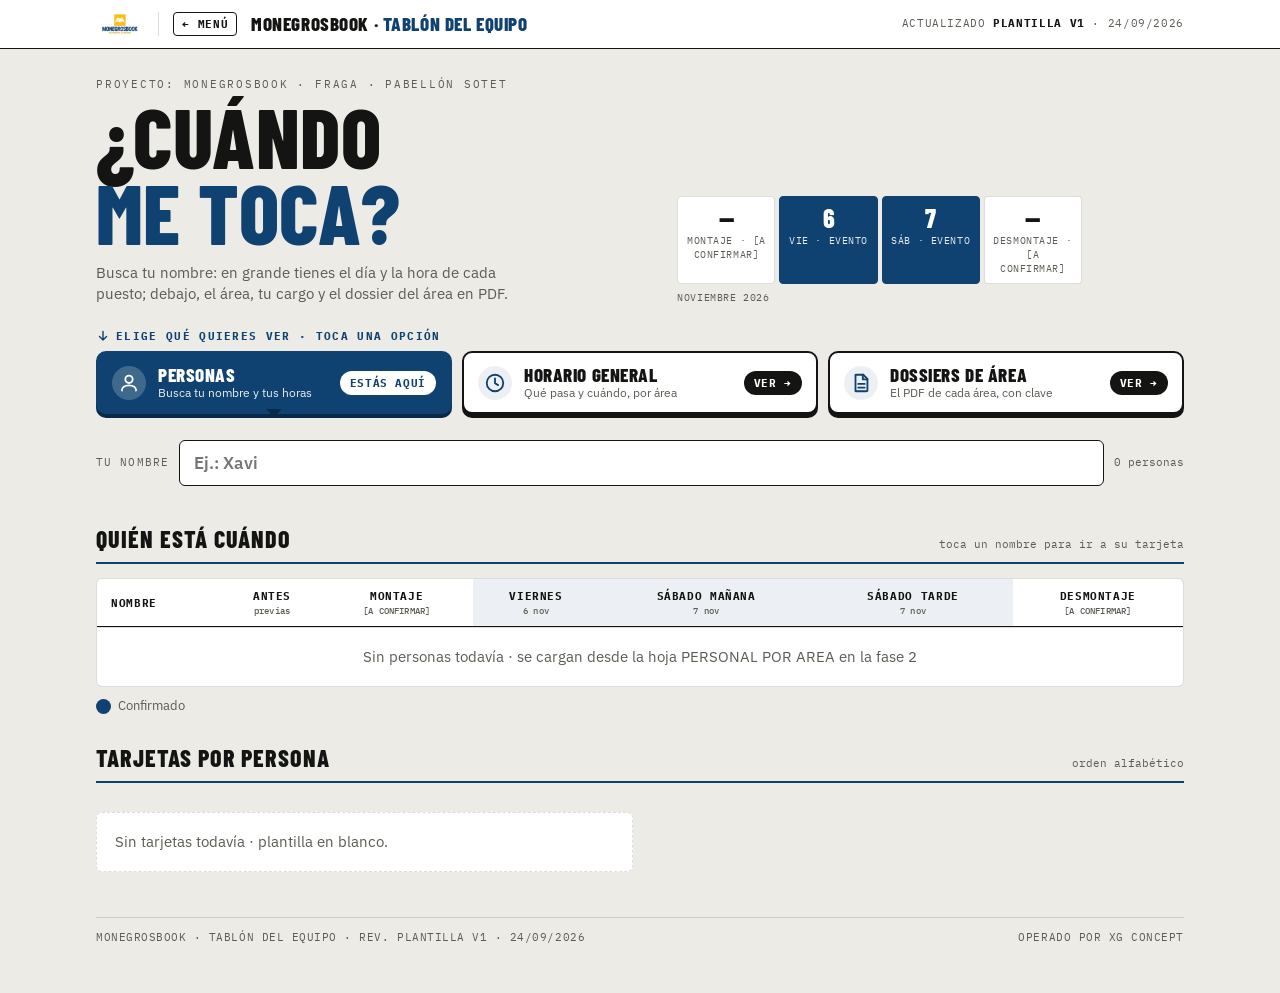
==== cuando-me-toca/index.html @ 6ef38b50 "Tablon Cuando me toca (plantilla v1)" ====
<!doctype html><html><head><meta charset="utf-8"><meta name=viewport content="width=device-width,initial-scale=1,viewport-fit=cover"><style>:root{color-scheme:light;box-sizing:border-box;padding-top:env(safe-area-inset-top,0px);padding-bottom:env(safe-area-inset-bottom,0px)}html{scroll-padding-top:env(safe-area-inset-top,0px)}body{margin:0;padding:0;font:14px -apple-system,BlinkMacSystemFont,sans-serif;background:#faf9f5;color:#141413}img{max-width:100%}[hidden]:not([hidden=until-found i]){display:none!important}</style></head><body>
<title>MonegrosBook · Tablón del equipo</title>
<link rel="preconnect" href="https://fonts.googleapis.com"><link rel="preconnect" href="https://fonts.gstatic.com" crossorigin>
<link rel="stylesheet" href="https://fonts.googleapis.com/css2?family=Barlow+Condensed:wght@600;700;800&family=IBM+Plex+Mono:wght@400;500;700&family=IBM+Plex+Sans:wght@400;600;700&display=swap">
<style>html,body{margin:0}

:root{--ground:#ecebe5;--paper:#ffffff;--panel:#f4f3ee;--ink:#141413;--sub:#5d5b53;--hair:rgba(20,20,19,.14);
--acc:#e8590c;--acc-soft:rgba(232,89,12,.08);--ok:#1a8a4a;--amb:#b35a0c;--amb-soft:#fff4e8;--gold:#b8860b;--day:#141413;--day-ink:#ffffff;--barbg:#efede6;--phase:#fbe3d3;
--ft:"Barlow Condensed","Arial Narrow",Arial,sans-serif;--fm:"IBM Plex Mono",ui-monospace,Consolas,monospace;--fx:"IBM Plex Sans",system-ui,Arial,sans-serif;--logo-filter:none}
@media (prefers-color-scheme:dark){:root:not([data-theme="light"]){color-scheme:dark;--ground:#121211;--paper:#1c1b19;--panel:#252420;--ink:#f1efe8;--sub:#a9a69c;--hair:rgba(241,239,232,.14);
--acc:#ff7a2f;--acc-soft:rgba(255,122,47,.12);--ok:#3ec27a;--amb:#f0a052;--amb-soft:rgba(240,160,82,.12);--gold:#e0b341;--day:#f1efe8;--day-ink:#141413;--barbg:#2c2b27;--phase:#4a2a17;--logo-filter:invert(1) hue-rotate(180deg)}}
:root[data-theme="dark"]{color-scheme:dark;--ground:#121211;--paper:#1c1b19;--panel:#252420;--ink:#f1efe8;--sub:#a9a69c;--hair:rgba(241,239,232,.14);
--acc:#ff7a2f;--acc-soft:rgba(255,122,47,.12);--ok:#3ec27a;--amb:#f0a052;--amb-soft:rgba(240,160,82,.12);--gold:#e0b341;--day:#f1efe8;--day-ink:#141413;--barbg:#2c2b27;--phase:#4a2a17;--logo-filter:invert(1) hue-rotate(180deg)}
*{box-sizing:border-box}
body{background:var(--ground);color:var(--ink);font-family:var(--fx);font-size:15px;line-height:1.45}
a{color:inherit}
.wrap{max-width:1120px;margin:0 auto;padding-inline:16px;padding-block:0 48px}
/* barra */
.bar{position:sticky;top:env(safe-area-inset-top,0px);z-index:5;background:var(--paper);border-bottom:1px solid var(--ink)}
.bar .in{max-width:1120px;margin:0 auto;padding:10px 16px;display:flex;align-items:center;gap:14px}
.bar img{height:26px;width:auto;filter:var(--logo-filter)}
.bar .sep{width:1px;height:24px;background:var(--hair)}
.bar .nm{font-family:var(--ft);font-weight:800;font-size:19px;letter-spacing:.03em;text-transform:uppercase;white-space:nowrap;overflow:hidden;text-overflow:ellipsis}
.bar .nm em{font-style:normal;color:var(--acc)}
.bar .rv{margin-left:auto;font-family:var(--fm);font-size:10.5px;letter-spacing:.06em;text-transform:uppercase;color:var(--sub);white-space:nowrap}
.bar .rv b{color:var(--ink)}
/* cabecera */
.hero{padding:28px 0 18px;display:grid;grid-template-columns:1.1fr 1fr;gap:24px;align-items:end}
.eyebrow{font-family:var(--fm);font-size:11px;letter-spacing:.16em;text-transform:uppercase;color:var(--sub);margin:0 0 6px}
.hero h1{font-family:var(--ft);font-weight:800;text-transform:uppercase;font-size:clamp(44px,8vw,84px);line-height:.9;margin:0;letter-spacing:.005em;text-wrap:balance}
.hero h1 span{color:var(--acc)}
.hero p.lead{margin:12px 0 0;max-width:46ch;color:var(--sub)}
/* tira de días */
.strip{display:grid;grid-template-columns:repeat(5,1fr);gap:4px}
.strip div{background:var(--paper);border:1px solid var(--hair);border-radius:4px;padding:8px 6px;text-align:center}
.strip b{display:block;font-family:var(--ft);font-weight:800;font-size:26px;line-height:1}
.strip span{display:block;font-family:var(--fm);font-size:9.5px;letter-spacing:.06em;text-transform:uppercase;color:var(--sub);margin-top:3px}
.strip .ev{background:var(--acc);border-color:var(--acc);color:#fff}
.strip .ev span{color:#fff;opacity:.9}
.strip-cap{grid-column:1/-1;font-family:var(--fm);font-size:10px;color:var(--sub);letter-spacing:.04em;margin-top:4px}
/* buscador */
.find{position:sticky;top:calc(env(safe-area-inset-top,0px) + 47px);z-index:4;background:var(--ground);padding:10px 0;display:flex;gap:10px;align-items:center;flex-wrap:wrap}
.find label{font-family:var(--fm);font-size:11px;letter-spacing:.1em;text-transform:uppercase;color:var(--sub)}
.find input{flex:1;min-width:0;font:600 17px var(--fx);padding:11px 14px;border:1.5px solid var(--ink);border-radius:6px;background:var(--paper);color:var(--ink)}
.find input:focus{outline:3px solid var(--acc-soft);border-color:var(--acc)}
.find .cnt{font-family:var(--fm);font-size:11px;color:var(--sub);white-space:nowrap}
/* secciones */
section.blk{margin-top:26px}
.sh{display:flex;justify-content:space-between;align-items:baseline;gap:12px;flex-wrap:wrap;border-bottom:2px solid var(--acc);padding-bottom:5px;margin-bottom:14px}
.sh h2{font-family:var(--ft);font-weight:800;font-size:24px;letter-spacing:.04em;text-transform:uppercase;margin:0}
.sh small{font-family:var(--fm);font-size:11px;color:var(--sub)}
/* matriz */
.mxw{overflow-x:auto;background:var(--paper);border:1px solid var(--hair);border-radius:6px}
table.mx{width:100%;border-collapse:separate;border-spacing:0;min-width:540px}
table.mx tbody th,table.mx thead th:first-child{position:sticky;left:0;background:var(--paper);z-index:1}
table.mx thead th{font-family:var(--fm);font-size:10.5px;font-weight:700;letter-spacing:.06em;text-transform:uppercase;padding:10px 6px 8px;border-bottom:1.5px solid var(--ink);text-align:center}
table.mx thead th small{display:block;font-weight:500;color:var(--sub);letter-spacing:.02em;text-transform:none;margin-top:1px}
table.mx thead th:first-child{text-align:left;padding-left:14px}
table.mx tbody th{text-align:left;padding:7px 14px;font-family:var(--ft);font-weight:700;font-size:19px;text-transform:uppercase;letter-spacing:.02em;white-space:nowrap}
table.mx tbody th a{text-decoration:none} table.mx tbody th a:hover{color:var(--acc)}
table.mx td{text-align:center;border-top:1px solid var(--hair)} table.mx tbody th{border-top:1px solid var(--hair)}
table.mx .sab{background:var(--acc-soft)}
.d{display:inline-block;width:15px;height:15px;border-radius:50%;vertical-align:middle}
.d.ok{background:var(--acc)} .d.pd{border:2.2px solid var(--amb)}
.legend{display:flex;gap:18px;flex-wrap:wrap;font-size:13px;color:var(--sub);margin-top:10px}
.legend span{display:inline-flex;gap:7px;align-items:center}
/* tarjetas */
.cards{display:grid;grid-template-columns:repeat(2,minmax(0,1fr));gap:14px;align-items:start}
.card{background:var(--paper);border:1px solid var(--hair);border-radius:6px;overflow:hidden;scroll-margin-top:120px}
.card:target{outline:3px solid var(--acc)}
.card header{display:flex;justify-content:space-between;align-items:center;gap:10px;padding:12px 16px 10px;border-bottom:1px solid var(--hair);border-top:4px solid var(--acc)}
.card h3{margin:0;font-family:var(--ft);font-weight:800;font-size:27px;text-transform:uppercase;letter-spacing:.02em;line-height:1}
.st{font-family:var(--fm);font-size:10px;font-weight:700;letter-spacing:.06em;text-transform:uppercase;border-radius:20px;padding:3px 10px;white-space:nowrap}
.st.ok{color:var(--ok);border:1.4px solid var(--ok)} .st.pend{color:var(--amb);border:1.4px solid var(--amb);background:var(--amb-soft)}
.card ol{list-style:none;margin:0;padding:0 16px}
.shift{display:grid;grid-template-columns:64px minmax(0,1fr);grid-template-areas:"dy tm" "dy wh";column-gap:14px;row-gap:3px;padding:11px 0;border-top:1px solid var(--hair)}
.shift:first-child{border-top:0}
.dy{grid-area:dy;background:var(--day);color:var(--day-ink);border-radius:5px;text-align:center;padding:7px 2px 6px;align-self:start;line-height:1}
.dy b{display:block;font-family:var(--ft);font-weight:800;font-size:21px;text-transform:uppercase}
.dy span{display:block;font-family:var(--fm);font-size:9.5px;margin-top:3px;opacity:.85}
.tm{grid-area:tm}
.time{font-family:var(--ft);font-weight:800;font-size:36px;line-height:.95;letter-spacing:.01em;font-variant-numeric:tabular-nums}
.time.word{font-size:26px;text-transform:uppercase}
.time.tbc{color:var(--sub);font-style:italic}
.wh{grid-area:wh;display:flex;flex-direction:column;gap:2px;min-width:0}
.ar{font-family:var(--fm);font-size:11.5px;font-weight:700;letter-spacing:.03em;text-transform:uppercase}
.cg{font-size:14px;color:var(--sub)}
.note{font-family:var(--fm);font-size:10.5px;color:var(--sub)}
.flag{font-family:var(--fm);font-size:9.5px;font-weight:700;letter-spacing:.05em;text-transform:uppercase;color:var(--amb);border:1px solid var(--amb);border-radius:3px;padding:0 5px;margin-left:4px;white-space:nowrap}
.lk{display:flex;flex-wrap:wrap;gap:5px;margin-top:5px}
.pdf{font-family:var(--fm);font-size:10.5px;font-weight:700;letter-spacing:.04em;text-decoration:none;border:1.3px solid var(--ink);border-radius:4px;padding:3px 7px;display:inline-flex;gap:4px;align-items:center;min-height:26px}
a.pdf:hover,a.pdf:focus-visible{background:var(--acc);border-color:var(--acc);color:#fff;outline:none}
.pdf.off{border-style:dashed;color:var(--sub);border-color:var(--hair)}
.shift.pend .dy{background:transparent;color:var(--amb);outline:1.6px dashed var(--amb);outline-offset:-1.6px}
.shift.pend .time{color:var(--amb)}
.shift.gold .dy{background:var(--gold);color:#fff} .shift.gold .time{color:var(--gold)}
/* áreas */
.areas{list-style:none;margin:0;padding:0;display:grid;grid-template-columns:repeat(auto-fill,minmax(200px,1fr));gap:8px}
.atile{background:var(--paper);border:1px solid var(--hair);border-radius:6px;padding:10px 12px;display:grid;grid-template-columns:auto 1fr;column-gap:10px;row-gap:2px;align-items:baseline}
.ac{font-family:var(--ft);font-weight:800;font-size:22px;color:var(--acc);grid-row:span 2;line-height:1}
.an{font-family:var(--ft);font-weight:700;font-size:17px;text-transform:uppercase;line-height:1.05}
.ap{font-size:12.5px;color:var(--sub)}
.atile .pdf{grid-column:1/-1;justify-self:start;margin-top:6px}
.lockbar{display:flex;justify-content:flex-end;margin:-6px 0 10px}
.groups{display:flex;flex-direction:column;gap:18px}
.grp .gh{display:flex;justify-content:space-between;align-items:flex-end;gap:12px;margin-bottom:8px;padding-left:10px;border-left:4px solid var(--acc)}
.grp h3{margin:0;font-family:var(--ft);font-weight:800;font-size:21px;text-transform:uppercase;letter-spacing:.03em;line-height:1.05}
.grp .gh p{margin:2px 0 0;font-size:13px;color:var(--sub)}
.unl{font:700 11px var(--fm);letter-spacing:.05em;text-transform:uppercase;display:inline-flex;gap:6px;align-items:center;border:1.3px solid var(--ink);background:var(--paper);color:var(--ink);border-radius:4px;padding:6px 10px;cursor:pointer;white-space:nowrap}
.unl:hover,.unl:focus-visible{border-color:var(--acc);color:var(--acc);outline:none}
.grp.open .unl{border-color:var(--ok);color:var(--ok);cursor:default}
button.pdf{background:transparent;color:var(--ink);cursor:pointer;font-family:var(--fm)}
button.pdf:hover,button.pdf:focus-visible{border-color:var(--acc);color:var(--acc);outline:none}
.pdf .go{display:none} .pdf.open .lock{display:none} .pdf.open .go{display:inline}
a.pdf.open{border-color:var(--ok)}
.lock{width:11px;height:11px;flex:none}
[hidden]{display:none!important}
/* diálogo de clave */
.dlg{position:fixed;inset:0;z-index:20;display:grid;place-items:center;padding:16px;background:rgba(10,10,9,.55)}
.dlg .box{width:min(420px,100%);background:var(--paper);color:var(--ink);border-radius:8px;border-top:5px solid var(--acc);padding:20px 20px 18px;box-shadow:0 12px 40px rgba(0,0,0,.35)}
.dlg .k{font:700 11px var(--fm);letter-spacing:.12em;text-transform:uppercase;color:var(--sub);margin:0}
.dlg h4{margin:4px 0 12px;font-family:var(--ft);font-weight:800;font-size:26px;text-transform:uppercase;line-height:1}
.dlg label{font:600 13px var(--fx);display:block;margin-bottom:6px}
.dlg input{width:100%;font:600 18px var(--fm);letter-spacing:.06em;padding:11px 12px;border:1.5px solid var(--ink);border-radius:6px;background:var(--paper);color:var(--ink);text-transform:uppercase}
.dlg input:focus{outline:3px solid var(--acc-soft);border-color:var(--acc)}
.dlg .err{color:#d7263d;font-size:13px;margin:8px 0 0;min-height:18px}
.dlg .row{display:flex;gap:8px;justify-content:flex-end;margin-top:12px}
.dlg .row button{font:700 12px var(--fm);letter-spacing:.06em;text-transform:uppercase;padding:10px 14px;border-radius:5px;cursor:pointer;border:1.3px solid var(--ink);background:var(--paper);color:var(--ink)}
.dlg .row button.pri{background:var(--acc);border-color:var(--acc);color:#fff}
.dlg .list{display:flex;flex-direction:column;gap:6px;margin-top:4px}
.dlg .list a{display:flex;justify-content:space-between;gap:10px;text-decoration:none;border:1.3px solid var(--hair);border-radius:6px;padding:10px 12px;font:600 14px var(--fx)}
.dlg .list a:hover{border-color:var(--acc);color:var(--acc)}
.dlg .list b{font-family:var(--fm);color:var(--acc)}
.dlg .hint{font-size:12px;color:var(--sub);margin:10px 0 0}
/* vacantes */
.vw2{overflow-x:auto;background:var(--paper);border:1px solid var(--hair);border-radius:6px}
table.vac{width:100%;border-collapse:collapse;font-size:13.5px;min-width:560px}
table.vac th{font-family:var(--fm);font-size:10px;letter-spacing:.08em;text-transform:uppercase;color:var(--sub);text-align:left;padding:9px 12px;border-bottom:1.5px solid var(--ink)}
table.vac td{padding:8px 12px;border-top:1px solid var(--hair);vertical-align:middle}
.va{font-family:var(--fm);font-weight:700;font-size:11.5px;text-transform:uppercase;white-space:nowrap}
.vw{font-family:var(--fm);font-size:11.5px;white-space:nowrap}
.vn{font-family:var(--ft);font-weight:800;font-size:24px;color:var(--amb);text-align:center}
.foot{margin-top:30px;padding-top:12px;border-top:1px solid var(--hair);display:flex;justify-content:space-between;gap:12px;flex-wrap:wrap;font-family:var(--fm);font-size:10.5px;letter-spacing:.05em;text-transform:uppercase;color:var(--sub)}
.empty{padding:18px;background:var(--paper);border:1px dashed var(--hair);border-radius:6px;color:var(--sub)}
@media (max-width:820px){.hero{grid-template-columns:1fr;gap:18px} .cards{grid-template-columns:1fr}}
@media (max-width:480px){.bar .sep{display:none} .bar img{height:20px} .bar .nm{font-size:15px} .bar .rv{font-size:9.5px} .bar .rv span{display:none} table.mx tbody th{font-size:15px;padding:7px 10px} table.mx thead th{font-size:9.5px;padding:8px 3px} .time{font-size:31px} .time.word{font-size:22px} .card h3{font-size:23px} .strip b{font-size:21px}}
@media (prefers-reduced-motion:no-preference){html{scroll-behavior:smooth}}

/* ---- v1 · 24/09/2026 · pestañas + horario general (portado del tablón BeOFF v1.8) ---- */
/* pestañas */
.panel .blk{scroll-margin-top:64px}
.tabs-k{display:flex;align-items:center;gap:6px;margin:6px 0 8px;font:700 11px var(--fm);letter-spacing:.12em;text-transform:uppercase;color:var(--acc)}
.tabs-k svg{width:14px;height:14px;fill:none;stroke:currentColor;stroke-width:2.4;stroke-linecap:round;stroke-linejoin:round}
.tabs{display:grid;grid-template-columns:repeat(3,minmax(0,1fr));gap:10px;margin:0 0 16px}
.tab{position:relative;display:flex;align-items:center;gap:12px;text-align:left;padding:12px 14px;background:var(--paper);color:var(--ink);border:2px solid var(--ink);border-radius:10px;box-shadow:0 4px 0 var(--ink);cursor:pointer;font-family:var(--fx);transition:transform .12s,box-shadow .12s,border-color .12s,background .12s}
.tab .ti{flex:none;width:34px;height:34px;padding:6px;border-radius:50%;background:var(--acc-soft);fill:none;stroke:var(--acc);stroke-width:2;stroke-linecap:round;stroke-linejoin:round}
.tab .tt{flex:1;min-width:0;display:flex;flex-direction:column;gap:1px}
.tab .tt b{font:800 19px var(--ft);letter-spacing:.03em;text-transform:uppercase;line-height:1}
.tab .tt small{font-size:12px;color:var(--sub);line-height:1.25}
.tab .tgo{flex:none;font:700 10.5px var(--fm);letter-spacing:.06em;text-transform:uppercase;border-radius:20px;padding:5px 10px;white-space:nowrap;background:var(--ink);color:var(--paper)}
.tab .tgo i{font-style:normal}
.tab .t-on{display:none}
.tab:hover{border-color:var(--acc);box-shadow:0 4px 0 var(--acc);transform:translateY(-2px)}
.tab:hover .tgo{background:var(--acc);color:#fff}
.tab:active{transform:translateY(3px);box-shadow:0 1px 0 var(--ink)}
.tab.on{background:var(--acc);border-color:var(--acc);color:#fff;box-shadow:0 4px 0 #9a3a07;cursor:default;transform:none}
.tab.on .ti{background:rgba(255,255,255,.2);stroke:#fff}
.tab.on .tt small{color:rgba(255,255,255,.9)}
.tab.on .tgo{background:#fff;color:var(--acc)}
.tab.on .t-on{display:inline} .tab.on .t-off{display:none}
.tab.on::after{content:"";position:absolute;left:50%;bottom:-13px;transform:translateX(-50%);border:8px solid transparent;border-top-color:#9a3a07}
.tab:focus-visible{outline:3px solid var(--acc);outline-offset:3px}
@media (prefers-reduced-motion:no-preference){.tab:not(.on) .tgo{animation:tgo 1.6s ease-in-out 3}}
@keyframes tgo{0%,100%{transform:none}50%{transform:translateX(4px)}}
@media (max-width:760px){.tabs{grid-template-columns:1fr;gap:8px} .tab{padding:10px 12px} .tab.on::after{display:none}}
/* horario */
.daytabs{display:grid;grid-template-columns:repeat(3,1fr);gap:6px;margin-bottom:12px}
.dt{border:1.5px solid var(--hair);background:var(--paper);color:var(--ink);border-radius:6px;padding:8px 6px;cursor:pointer;text-align:center}
.dt b{display:block;font:800 22px var(--ft);text-transform:uppercase;line-height:1}
.dt span{display:block;font:500 10px var(--fm);letter-spacing:.05em;text-transform:uppercase;color:var(--sub);margin-top:3px}
.dt.on{background:var(--acc);border-color:var(--acc);color:#fff} .dt.on span{color:#fff}
.nowbox{background:var(--ink);color:var(--paper);border-radius:6px;padding:10px 14px;margin-bottom:12px;display:grid;gap:4px}
.nowbox .nk{font:700 10px var(--fm);letter-spacing:.12em;text-transform:uppercase;color:#ff7a2f}
.nowbox .ni{font-size:13.5px} .nowbox .ni b{font-family:var(--fm)}
.filt{display:flex;flex-direction:column;gap:8px;margin-bottom:12px}
.frow{display:flex;gap:10px;align-items:flex-start}
.flab{flex:none;width:112px;font:700 10px var(--fm);letter-spacing:.08em;text-transform:uppercase;color:var(--sub);padding-top:7px}
.chips{display:flex;flex-wrap:wrap;gap:5px}
.fc{font:700 11px var(--fm);letter-spacing:.03em;border:1.3px solid var(--hair);background:var(--paper);color:var(--ink);border-radius:20px;padding:5px 11px;cursor:pointer;white-space:nowrap}
.fc.on{background:var(--ink);border-color:var(--ink);color:var(--paper)}
.fc.all.on{background:var(--acc);border-color:var(--acc);color:#fff}
.frow.mode{align-items:center;justify-content:space-between} .frow.mode .flab{width:auto;padding:0}
.seg{display:inline-flex;border:1.3px solid var(--ink);border-radius:6px;overflow:hidden}
.seg button{font:700 11px var(--fm);letter-spacing:.05em;text-transform:uppercase;padding:7px 12px;border:0;background:var(--paper);color:var(--ink);cursor:pointer}
.seg button.on{background:var(--ink);color:var(--paper)}
.tl{overflow-x:auto;background:var(--paper);border:1px solid var(--hair);border-radius:6px;-webkit-overflow-scrolling:touch}
.tl-in{position:relative}
.tl-head{display:flex;height:58px;border-bottom:1.5px solid var(--ink)}
.tl-corner{position:sticky;left:0;z-index:4;flex:none;background:var(--paper);border-right:1px solid var(--hair);font:700 10px var(--fm);letter-spacing:.08em;text-transform:uppercase;color:var(--sub);padding:8px}
.tl-hours{position:relative;flex:none}
.tl-h{position:absolute;top:6px;transform:translateX(-50%);font:700 11px var(--fm);color:var(--ink)} .tl-h:first-child{transform:none;margin-left:4px}
.gb.sm{padding:0 4px;text-align:center;font:700 10.5px var(--fm)}
.tl-hl{position:absolute;transform:translateX(-50%);font:700 9px var(--fm);letter-spacing:.03em;background:var(--ink);color:var(--paper);padding:1px 6px;border-radius:3px;white-space:nowrap}
.tl-grp{height:26px;border-top:1px solid var(--hair);background:var(--panel)}
.tl-grp span{position:sticky;left:0;display:inline-block;padding:6px 8px;font:700 10px var(--fm);letter-spacing:.08em;text-transform:uppercase;color:var(--acc)}
.tl-row{display:flex;border-top:1px solid var(--hair)}
.tl-lab{position:sticky;left:0;z-index:3;flex:none;background:var(--paper);border-right:1px solid var(--hair);padding:5px 8px;display:flex;gap:6px;align-items:baseline;line-height:1.1}
.tl-lab b{font:800 15px var(--ft);color:var(--acc)} .tl-lab span{font:700 13px var(--ft);text-transform:uppercase}
.tl-track{position:relative;flex:none}
.gb{position:absolute;height:24px;border:0;border-left:3px solid var(--acc);border-radius:4px;background:var(--barbg);color:var(--ink);font:600 11.5px var(--fx);text-align:left;padding:0 6px;white-space:nowrap;overflow:hidden;text-overflow:ellipsis;cursor:pointer;z-index:2}
.gb:hover,.gb:focus-visible{outline:2px solid var(--ink);outline-offset:0}
.gb.k-phase{background:var(--phase);}
.gb.k-race{background:var(--acc);color:#fff;border-left-color:var(--ink);font-weight:700}
.gb.k-show{background:var(--gold);color:#fff;border-left-color:var(--ink);font-weight:700}
.gb.fix{box-shadow:inset 0 0 0 1.5px var(--amb);}
.tl-ov{position:absolute;top:0;bottom:0;pointer-events:none}
.tl-hit{position:absolute;top:0;bottom:0;border-left:1.5px dashed var(--ink);opacity:.4;z-index:1;pointer-events:none}
.tl-now{position:absolute;top:0;bottom:0;border-left:2px solid #d7263d;z-index:3;pointer-events:none}
.tl-nowl{position:absolute;bottom:2px;transform:translateX(-50%);font:700 9px var(--fm);color:#fff;background:#d7263d;padding:1px 5px;border-radius:3px;white-space:nowrap;z-index:2}
.tl-leg{display:flex;flex-wrap:wrap;gap:14px;font-size:12.5px;color:var(--sub);margin-top:10px}
.tl-leg span{display:inline-flex;gap:6px;align-items:center}
.lg{display:inline-block;width:22px;height:12px;border-radius:3px;background:var(--barbg);border-left:3px solid var(--acc)}
.lg.phase{background:var(--phase)} .lg.race{background:var(--acc);border-left-color:var(--ink)} .lg.show{background:var(--gold);border-left-color:var(--ink)}
.lg.fix{box-shadow:inset 0 0 0 1.5px var(--amb)} .lg.hit{width:0;height:14px;border-left:1.5px dashed var(--ink);background:none;border-radius:0}
.src{font-size:12px;color:var(--sub);margin:6px 0 0}
.hlist{background:var(--paper);border:1px solid var(--hair);border-radius:6px}
.lh{font:800 18px var(--ft);padding:8px 14px 4px;border-top:1px solid var(--hair);color:var(--acc)} .lh:first-child{border-top:0}
.li{display:grid;grid-template-columns:96px 48px 1fr;gap:10px;padding:8px 14px;border-top:1px solid var(--hair);cursor:pointer;align-items:baseline}
.li:hover{background:var(--panel)}
.li .tt{font:700 13px var(--fm)} .li .cd{font:800 15px var(--ft);color:var(--acc)}
.li .tx{font-size:13.5px;line-height:1.35} .li .tx small{display:block;color:var(--sub);font-size:12px}
.li.k-race .tx,.li.k-show .tx{font-weight:700} .li.fix .tt{color:var(--amb)}
.det .big{font:800 34px var(--ft);line-height:1;margin:2px 0 8px}
.det dl{display:grid;grid-template-columns:auto 1fr;gap:4px 10px;font-size:13.5px;margin:8px 0} .det dt{font:700 10px var(--fm);letter-spacing:.06em;text-transform:uppercase;color:var(--sub);padding-top:3px} .det dd{margin:0}
.det .nt{background:var(--amb-soft);border-left:3px solid var(--amb);padding:7px 10px;font-size:12.5px;margin:8px 0}
@media (max-width:600px){.frow{flex-direction:column;gap:4px} .flab{width:auto;padding:0} .frow.mode{flex-direction:row} .li{grid-template-columns:82px 40px 1fr;padding:8px 10px} .chips{flex-wrap:nowrap;overflow-x:auto;max-width:100%;padding-bottom:4px;scrollbar-width:none;-webkit-overflow-scrolling:touch} .chips::-webkit-scrollbar{display:none} .frow{min-width:0}}
/* ---- MARCA MONEGROSBOOK (23/09/2026): acento de marca. Amarillo como acento sobre oscuro; azul MB como acento de texto sobre blanco. ---- */
:root{--acc:#0F4270;--acc-soft:rgba(15,66,112,.08);--amarillo:#FABD12;--azul-mb:#0F4270;--terracota:#BF5A33;--logo-filter:none}
@media (prefers-color-scheme:dark){:root:not([data-theme="light"]){--acc:#FABD12;--acc-soft:rgba(250,189,18,.12);--logo-filter:none}}
:root[data-theme="dark"]{--acc:#FABD12;--acc-soft:rgba(250,189,18,.12);--logo-filter:none}
.bar img{background:#fff;border-radius:6px;padding:3px 6px}

/* MB · pestañas y horario sobre la marca (24/09/2026) */
:root{--acc-deep:#082a4a;--phase:#fdeeb8}
.tab.on{box-shadow:0 4px 0 var(--acc-deep)} .tab.on::after{border-top-color:var(--acc-deep)}
.nowbox .nk{color:var(--amarillo)}
.tl-leg .lg.show,.gb.k-show{background:var(--terracota)}
@media (prefers-color-scheme:dark){:root:not([data-theme="light"]){--acc-deep:#a57c05;--phase:#4a3a0c}
 :root:not([data-theme="light"]) .tab.on,:root:not([data-theme="light"]) .dt.on,:root:not([data-theme="light"]) .fc.all.on,:root:not([data-theme="light"]) .gb.k-race,:root:not([data-theme="light"]) .strip .ev,:root:not([data-theme="light"]) .dlg .row button.pri{color:#141413}
 :root:not([data-theme="light"]) .tab.on .tt small,:root:not([data-theme="light"]) .dt.on span,:root:not([data-theme="light"]) .strip .ev span{color:rgba(20,20,19,.8)}
 :root:not([data-theme="light"]) .tab.on .ti{stroke:#141413;background:rgba(20,20,19,.12)}
 :root:not([data-theme="light"]) .tab.on .tgo{background:#141413;color:var(--acc)}}
:root[data-theme="dark"]{--acc-deep:#a57c05;--phase:#4a3a0c}
:root[data-theme="dark"] .tab.on,:root[data-theme="dark"] .dt.on,:root[data-theme="dark"] .fc.all.on,:root[data-theme="dark"] .gb.k-race,:root[data-theme="dark"] .strip .ev,:root[data-theme="dark"] .dlg .row button.pri{color:#141413}
:root[data-theme="dark"] .tab.on .tt small,:root[data-theme="dark"] .dt.on span,:root[data-theme="dark"] .strip .ev span{color:rgba(20,20,19,.8)}
:root[data-theme="dark"] .tab.on .ti{stroke:#141413;background:rgba(20,20,19,.12)}
:root[data-theme="dark"] .tab.on .tgo{background:#141413;color:var(--acc)}
@media print{.tabs,.tabs-k,.find,.lockbar{display:none!important} .panel[data-panel="areas"][hidden]{display:block!important} .panel[data-panel="horario"]{display:none!important}}
</style>
<div class="bar"><div class="in"><img src="[data-uri]" alt="MonegrosBook"><span class="sep"></span><a href="../" style="font:700 11px var(--fm);letter-spacing:.06em;text-transform:uppercase;text-decoration:none;border:1.3px solid var(--ink);border-radius:4px;padding:4px 8px;white-space:nowrap">← Menú</a><span class="nm">MonegrosBook · <em>Tablón del equipo</em></span><span class="rv"><span>Actualizado </span><b>plantilla v1</b> · 24/09/2026</span></div></div>
<main class="wrap">
 <div class="hero">
  <div>
   <p class="eyebrow">Proyecto: MonegrosBook · Fraga · Pabellón Sotet</p>
   <h1>¿Cuándo <span>me toca?</span></h1>
   <p class="lead">Busca tu nombre: en grande tienes el día y la hora de cada puesto; debajo, el área, tu cargo y el dossier del área en PDF.</p>
  </div>
  <div class="strip" aria-label="Días del evento"><div class=""><b>—</b><span>Montaje · [A CONFIRMAR]</span></div><div class="ev"><b>6</b><span>Vie · evento</span></div><div class="ev"><b>7</b><span>Sáb · evento</span></div><div class=""><b>—</b><span>Desmontaje · [A CONFIRMAR]</span></div><span class="strip-cap">Noviembre 2026</span></div>
 </div>
 <p class="tabs-k"><svg viewBox="0 0 24 24" aria-hidden="true"><path d="M12 4v15M6 13l6 6 6-6"/></svg>Elige qué quieres ver · toca una opción</p>
 <nav class="tabs" aria-label="Secciones">
  <button type="button" class="tab" data-tab="personas"><svg class="ti" viewBox="0 0 24 24" aria-hidden="true"><circle cx="12" cy="8" r="4"/><path d="M4 21c0-4.2 3.6-6.5 8-6.5s8 2.3 8 6.5"/></svg><span class="tt"><b>Personas</b><small>Busca tu nombre y tus horas</small></span><span class="tgo"><span class="t-off">Ver <i aria-hidden="true">→</i></span><span class="t-on">Estás aquí</span></span></button>
  <button type="button" class="tab" data-tab="horario"><svg class="ti" viewBox="0 0 24 24" aria-hidden="true"><circle cx="12" cy="12" r="9"/><path d="M12 7v5.2l3.4 2.1"/></svg><span class="tt"><b>Horario general</b><small>Qué pasa y cuándo, por área</small></span><span class="tgo"><span class="t-off">Ver <i aria-hidden="true">→</i></span><span class="t-on">Estás aquí</span></span></button>
  <button type="button" class="tab" data-tab="areas"><svg class="ti" viewBox="0 0 24 24" aria-hidden="true"><path d="M6 3h8.5L19 7.5V21H6z"/><path d="M14 3v5h5"/><path d="M9 13h7M9 17h7"/></svg><span class="tt"><b>Dossiers de área</b><small>El PDF de cada área, con clave</small></span><span class="tgo"><span class="t-off">Ver <i aria-hidden="true">→</i></span><span class="t-on">Estás aquí</span></span></button>
 </nav>
 <div class="panel" data-panel="personas">
 <div class="find"><label for="q">Tu nombre</label><input id="q" type="search" placeholder="Ej.: Xavi" autocomplete="off"><span class="cnt" id="cnt">0 personas</span></div>
 <section class="blk" id="vista">
  <div class="sh"><h2>Quién está cuándo</h2><small>toca un nombre para ir a su tarjeta</small></div>
  <div class="mxw"><table class="mx"><thead><tr><th scope="col">Nombre</th><th scope="col" class="">Antes<small>previas</small></th><th scope="col" class="">Montaje<small>[A CONFIRMAR]</small></th><th scope="col" class="sab">Viernes<small>6 nov</small></th><th scope="col" class="sab">Sábado mañana<small>7 nov</small></th><th scope="col" class="sab">Sábado tarde<small>7 nov</small></th><th scope="col" class="">Desmontaje<small>[A CONFIRMAR]</small></th></tr></thead><tbody id="mxb"><tr><td colspan="7" style="text-align:center;color:var(--sub);padding:18px">Sin personas todavía · se cargan desde la hoja PERSONAL POR AREA en la fase 2</td></tr></tbody></table></div>
  <div class="legend"><span><i class="d ok"></i>Confirmado</span></div>
 </section>
 <section class="blk" id="tarjetas">
  <div class="sh"><h2>Tarjetas por persona</h2><small>orden alfabético</small></div>
  <div class="cards" id="cards"><p class="empty" style="display:block">Sin tarjetas todavía · plantilla en blanco.</p></div>
  <p class="empty" id="none" hidden>No hay nadie con ese nombre en el tablón. Si crees que falta tu puesto, avisa a Xavi.</p>
 </section>
 </div>
 <div class="panel" data-panel="horario" hidden>
 <section class="blk" id="horario">
  <div class="sh"><h2>Horario general</h2><small>por áreas · toca una barra para ver el detalle</small></div>
  <div class="daytabs" id="daytabs"></div>
  <div class="nowbox" id="nowbox" hidden></div>
  <div class="filt">
   <div class="frow"><span class="flab">Departamentos</span><div class="chips" id="gchips"></div></div>
   <div class="frow"><span class="flab">Áreas</span><div class="chips" id="achips"></div></div>
   <div class="frow mode"><span class="flab" id="fcount"></span><div class="seg"><button type="button" id="mgrid" class="on">Parrilla</button><button type="button" id="mlist">Lista por hora</button></div></div>
  </div>
  <div id="tlwrap"></div>
  <div class="tl-leg"><span><i class="lg std"></i>Actividad</span><span><i class="lg phase"></i>Montaje / preparación</span><span><i class="lg race"></i>Ruta en marcha (salidas)</span><span><i class="lg show"></i>Cena final y tardeo</span><span><i class="lg fix"></i>Hora ajustada al dossier</span><span><i class="lg hit"></i>Hito</span></div>
  <p class="src">Horario de la agenda de la app MonegrosBook. Donde la app no coincide con el dossier del área, manda el dossier y la barra va marcada.</p>
 </section>
 </div>
 <div class="panel" data-panel="areas" hidden>
 <section class="blk" id="areas">
  <div class="sh"><h2>Las 21 áreas</h2><small>por departamento · cada dossier se abre con la clave de su grupo</small></div>
  <div class="lockbar"><button type="button" id="lockall" class="unl" hidden><svg class="lock" viewBox="0 0 16 16" aria-hidden="true"><path d="M4.5 7V5a3.5 3.5 0 0 1 7 0v2" fill="none" stroke="currentColor" stroke-width="1.6"/><rect x="3" y="7" width="10" height="7.5" rx="1.5" fill="currentColor"/></svg><span>Bloquear todo ahora</span></button></div>
  <div class="groups"><section class="grp" data-g="direccion"><header class="gh"><div><h3>Dirección y logística</h3><p>Mando, seguridad, briefing y cierre de edición</p></div><button type="button" class="unl" data-g="direccion"><svg class="lock" viewBox="0 0 16 16" aria-hidden="true"><path d="M4.5 7V5a3.5 3.5 0 0 1 7 0v2" fill="none" stroke="currentColor" stroke-width="1.6"/><rect x="3" y="7" width="10" height="7.5" rx="1.5" fill="currentColor"/></svg><span>Desbloquear</span></button></header><ul class="areas"><li class="atile"><span class="ac">A17</span><span class="an">Centro de Mando (HQ/PCO) y Logística Interna</span><span class="ap">Jordi Viladoms</span><button type="button" class="pdf" data-code="A17" data-g="direccion"><svg class="lock" viewBox="0 0 16 16" aria-hidden="true"><path d="M4.5 7V5a3.5 3.5 0 0 1 7 0v2" fill="none" stroke="currentColor" stroke-width="1.6"/><rect x="3" y="7" width="10" height="7.5" rx="1.5" fill="currentColor"/></svg><span class="lbl">Dossier PDF</span><span class="go" aria-hidden="true">↗</span></button></li><li class="atile"><span class="ac">A18</span><span class="an">Vigilancia y Seguridad</span><span class="ap">Xavi Galindo</span><button type="button" class="pdf" data-code="A18" data-g="direccion"><svg class="lock" viewBox="0 0 16 16" aria-hidden="true"><path d="M4.5 7V5a3.5 3.5 0 0 1 7 0v2" fill="none" stroke="currentColor" stroke-width="1.6"/><rect x="3" y="7" width="10" height="7.5" rx="1.5" fill="currentColor"/></svg><span class="lbl">Dossier PDF</span><span class="go" aria-hidden="true">↗</span></button></li><li class="atile"><span class="ac">A13</span><span class="an">Briefing / Presentación Oficial</span><span class="ap">Xavi Galindo</span><button type="button" class="pdf" data-code="A13" data-g="direccion"><svg class="lock" viewBox="0 0 16 16" aria-hidden="true"><path d="M4.5 7V5a3.5 3.5 0 0 1 7 0v2" fill="none" stroke="currentColor" stroke-width="1.6"/><rect x="3" y="7" width="10" height="7.5" rx="1.5" fill="currentColor"/></svg><span class="lbl">Dossier PDF</span><span class="go" aria-hidden="true">↗</span></button></li><li class="atile"><span class="ac">A16</span><span class="an">Post-Evento y Cierre de Edición</span><span class="ap">Xavi Galindo</span><button type="button" class="pdf" data-code="A16" data-g="direccion"><svg class="lock" viewBox="0 0 16 16" aria-hidden="true"><path d="M4.5 7V5a3.5 3.5 0 0 1 7 0v2" fill="none" stroke="currentColor" stroke-width="1.6"/><rect x="3" y="7" width="10" height="7.5" rx="1.5" fill="currentColor"/></svg><span class="lbl">Dossier PDF</span><span class="go" aria-hidden="true">↗</span></button></li></ul></section><section class="grp" data-g="pilotos"><header class="gh"><div><h3>Pilotos: llegada y salida</h3><p>De la inscripción a la salida</p></div><button type="button" class="unl" data-g="pilotos"><svg class="lock" viewBox="0 0 16 16" aria-hidden="true"><path d="M4.5 7V5a3.5 3.5 0 0 1 7 0v2" fill="none" stroke="currentColor" stroke-width="1.6"/><rect x="3" y="7" width="10" height="7.5" rx="1.5" fill="currentColor"/></svg><span>Desbloquear</span></button></header><ul class="areas"><li class="atile"><span class="ac">A01</span><span class="an">Inscripciones / Check-in</span><span class="ap">Laia Galindo</span><button type="button" class="pdf" data-code="A01" data-g="pilotos"><svg class="lock" viewBox="0 0 16 16" aria-hidden="true"><path d="M4.5 7V5a3.5 3.5 0 0 1 7 0v2" fill="none" stroke="currentColor" stroke-width="1.6"/><rect x="3" y="7" width="10" height="7.5" rx="1.5" fill="currentColor"/></svg><span class="lbl">Dossier PDF</span><span class="go" aria-hidden="true">↗</span></button></li><li class="atile"><span class="ac">A02</span><span class="an">Verificaciones Técnicas (Paddock)</span><span class="ap">Josep Piñol</span><button type="button" class="pdf" data-code="A02" data-g="pilotos"><svg class="lock" viewBox="0 0 16 16" aria-hidden="true"><path d="M4.5 7V5a3.5 3.5 0 0 1 7 0v2" fill="none" stroke="currentColor" stroke-width="1.6"/><rect x="3" y="7" width="10" height="7.5" rx="1.5" fill="currentColor"/></svg><span class="lbl">Dossier PDF</span><span class="go" aria-hidden="true">↗</span></button></li><li class="atile"><span class="ac">A12</span><span class="an">Parking Motos (Paddock)</span><span class="ap">Sergio</span><button type="button" class="pdf" data-code="A12" data-g="pilotos"><svg class="lock" viewBox="0 0 16 16" aria-hidden="true"><path d="M4.5 7V5a3.5 3.5 0 0 1 7 0v2" fill="none" stroke="currentColor" stroke-width="1.6"/><rect x="3" y="7" width="10" height="7.5" rx="1.5" fill="currentColor"/></svg><span class="lbl">Dossier PDF</span><span class="go" aria-hidden="true">↗</span></button></li><li class="atile"><span class="ac">A04</span><span class="an">Zona de Salida (Arco de Meta)</span><span class="ap">Jordi Viladoms</span><button type="button" class="pdf" data-code="A04" data-g="pilotos"><svg class="lock" viewBox="0 0 16 16" aria-hidden="true"><path d="M4.5 7V5a3.5 3.5 0 0 1 7 0v2" fill="none" stroke="currentColor" stroke-width="1.6"/><rect x="3" y="7" width="10" height="7.5" rx="1.5" fill="currentColor"/></svg><span class="lbl">Dossier PDF</span><span class="go" aria-hidden="true">↗</span></button></li></ul></section><section class="grp" data-g="ruta"><header class="gh"><div><h3>Ruta y controles de paso</h3><p>Rutas off-road y on-road, CP y avituallamientos</p></div><button type="button" class="unl" data-g="ruta"><svg class="lock" viewBox="0 0 16 16" aria-hidden="true"><path d="M4.5 7V5a3.5 3.5 0 0 1 7 0v2" fill="none" stroke="currentColor" stroke-width="1.6"/><rect x="3" y="7" width="10" height="7.5" rx="1.5" fill="currentColor"/></svg><span>Desbloquear</span></button></header><ul class="areas"><li class="atile"><span class="ac">A19</span><span class="an">Ruta Off-Road</span><span class="ap">Jordi Viladoms</span><button type="button" class="pdf" data-code="A19" data-g="ruta"><svg class="lock" viewBox="0 0 16 16" aria-hidden="true"><path d="M4.5 7V5a3.5 3.5 0 0 1 7 0v2" fill="none" stroke="currentColor" stroke-width="1.6"/><rect x="3" y="7" width="10" height="7.5" rx="1.5" fill="currentColor"/></svg><span class="lbl">Dossier PDF</span><span class="go" aria-hidden="true">↗</span></button></li><li class="atile"><span class="ac">A21</span><span class="an">Ruta On-Road</span><span class="ap">Jordi Viladoms</span><button type="button" class="pdf" data-code="A21" data-g="ruta"><svg class="lock" viewBox="0 0 16 16" aria-hidden="true"><path d="M4.5 7V5a3.5 3.5 0 0 1 7 0v2" fill="none" stroke="currentColor" stroke-width="1.6"/><rect x="3" y="7" width="10" height="7.5" rx="1.5" fill="currentColor"/></svg><span class="lbl">Dossier PDF</span><span class="go" aria-hidden="true">↗</span></button></li><li class="atile"><span class="ac">A07</span><span class="an">Avituallamiento / CP Monegros Festival</span><span class="ap">Josep Piñol</span><button type="button" class="pdf" data-code="A07" data-g="ruta"><svg class="lock" viewBox="0 0 16 16" aria-hidden="true"><path d="M4.5 7V5a3.5 3.5 0 0 1 7 0v2" fill="none" stroke="currentColor" stroke-width="1.6"/><rect x="3" y="7" width="10" height="7.5" rx="1.5" fill="currentColor"/></svg><span class="lbl">Dossier PDF</span><span class="go" aria-hidden="true">↗</span></button></li><li class="atile"><span class="ac">A08</span><span class="an">CP Mequinenza (Avituallamiento Plaza)</span><span class="ap">Jordi Larregola</span><button type="button" class="pdf" data-code="A08" data-g="ruta"><svg class="lock" viewBox="0 0 16 16" aria-hidden="true"><path d="M4.5 7V5a3.5 3.5 0 0 1 7 0v2" fill="none" stroke="currentColor" stroke-width="1.6"/><rect x="3" y="7" width="10" height="7.5" rx="1.5" fill="currentColor"/></svg><span class="lbl">Dossier PDF</span><span class="go" aria-hidden="true">↗</span></button></li><li class="atile"><span class="ac">A10</span><span class="an">Control de Paso (CP) OnRoad Rápido</span><span class="ap">Rosa Arbones</span><button type="button" class="pdf" data-code="A10" data-g="ruta"><svg class="lock" viewBox="0 0 16 16" aria-hidden="true"><path d="M4.5 7V5a3.5 3.5 0 0 1 7 0v2" fill="none" stroke="currentColor" stroke-width="1.6"/><rect x="3" y="7" width="10" height="7.5" rx="1.5" fill="currentColor"/></svg><span class="lbl">Dossier PDF</span><span class="go" aria-hidden="true">↗</span></button></li><li class="atile"><span class="ac">A11</span><span class="an">CP OnRoad Rápido · CP OnRoad 2</span><span class="ap">Benito Galindo</span><button type="button" class="pdf" data-code="A11" data-g="ruta"><svg class="lock" viewBox="0 0 16 16" aria-hidden="true"><path d="M4.5 7V5a3.5 3.5 0 0 1 7 0v2" fill="none" stroke="currentColor" stroke-width="1.6"/><rect x="3" y="7" width="10" height="7.5" rx="1.5" fill="currentColor"/></svg><span class="lbl">Dossier PDF</span><span class="go" aria-hidden="true">↗</span></button></li></ul></section><section class="grp" data-g="ambiente"><header class="gh"><div><h3>Llegada, ambiente y público</h3><p>Meta, expo, mini track, media y cena</p></div><button type="button" class="unl" data-g="ambiente"><svg class="lock" viewBox="0 0 16 16" aria-hidden="true"><path d="M4.5 7V5a3.5 3.5 0 0 1 7 0v2" fill="none" stroke="currentColor" stroke-width="1.6"/><rect x="3" y="7" width="10" height="7.5" rx="1.5" fill="currentColor"/></svg><span>Desbloquear</span></button></header><ul class="areas"><li class="atile"><span class="ac">A05</span><span class="an">Llegada y Podium Finisher</span><span class="ap">Laia Galindo</span><button type="button" class="pdf" data-code="A05" data-g="ambiente"><svg class="lock" viewBox="0 0 16 16" aria-hidden="true"><path d="M4.5 7V5a3.5 3.5 0 0 1 7 0v2" fill="none" stroke="currentColor" stroke-width="1.6"/><rect x="3" y="7" width="10" height="7.5" rx="1.5" fill="currentColor"/></svg><span class="lbl">Dossier PDF</span><span class="go" aria-hidden="true">↗</span></button></li><li class="atile"><span class="ac">A06</span><span class="an">Zona Expo / Comercial</span><span class="ap">Xavi Francés</span><button type="button" class="pdf" data-code="A06" data-g="ambiente"><svg class="lock" viewBox="0 0 16 16" aria-hidden="true"><path d="M4.5 7V5a3.5 3.5 0 0 1 7 0v2" fill="none" stroke="currentColor" stroke-width="1.6"/><rect x="3" y="7" width="10" height="7.5" rx="1.5" fill="currentColor"/></svg><span class="lbl">Dossier PDF</span><span class="go" aria-hidden="true">↗</span></button></li><li class="atile"><span class="ac">A03</span><span class="an">Mini Track</span><span class="ap">Cesc Piñol</span><button type="button" class="pdf" data-code="A03" data-g="ambiente"><svg class="lock" viewBox="0 0 16 16" aria-hidden="true"><path d="M4.5 7V5a3.5 3.5 0 0 1 7 0v2" fill="none" stroke="currentColor" stroke-width="1.6"/><rect x="3" y="7" width="10" height="7.5" rx="1.5" fill="currentColor"/></svg><span class="lbl">Dossier PDF</span><span class="go" aria-hidden="true">↗</span></button></li><li class="atile"><span class="ac">A14</span><span class="an">Media, Redes Sociales y Contenido &quot;Inside&quot;</span><span class="ap">Noemí Larregola</span><button type="button" class="pdf" data-code="A14" data-g="ambiente"><svg class="lock" viewBox="0 0 16 16" aria-hidden="true"><path d="M4.5 7V5a3.5 3.5 0 0 1 7 0v2" fill="none" stroke="currentColor" stroke-width="1.6"/><rect x="3" y="7" width="10" height="7.5" rx="1.5" fill="currentColor"/></svg><span class="lbl">Dossier PDF</span><span class="go" aria-hidden="true">↗</span></button></li><li class="atile"><span class="ac">A15</span><span class="an">Cena Final y Tardeo (Foodtrucks)</span><span class="ap">Laia Galindo</span><button type="button" class="pdf" data-code="A15" data-g="ambiente"><svg class="lock" viewBox="0 0 16 16" aria-hidden="true"><path d="M4.5 7V5a3.5 3.5 0 0 1 7 0v2" fill="none" stroke="currentColor" stroke-width="1.6"/><rect x="3" y="7" width="10" height="7.5" rx="1.5" fill="currentColor"/></svg><span class="lbl">Dossier PDF</span><span class="go" aria-hidden="true">↗</span></button></li></ul></section><section class="grp" data-g="servicios"><header class="gh"><div><h3>Servicios y cierre</h3><p>Médico, desmontaje y limpieza</p></div><button type="button" class="unl" data-g="servicios"><svg class="lock" viewBox="0 0 16 16" aria-hidden="true"><path d="M4.5 7V5a3.5 3.5 0 0 1 7 0v2" fill="none" stroke="currentColor" stroke-width="1.6"/><rect x="3" y="7" width="10" height="7.5" rx="1.5" fill="currentColor"/></svg><span>Desbloquear</span></button></header><ul class="areas"><li class="atile"><span class="ac">A20</span><span class="an">Equipo Médico</span><span class="ap">Anna Comesolives</span><button type="button" class="pdf" data-code="A20" data-g="servicios"><svg class="lock" viewBox="0 0 16 16" aria-hidden="true"><path d="M4.5 7V5a3.5 3.5 0 0 1 7 0v2" fill="none" stroke="currentColor" stroke-width="1.6"/><rect x="3" y="7" width="10" height="7.5" rx="1.5" fill="currentColor"/></svg><span class="lbl">Dossier PDF</span><span class="go" aria-hidden="true">↗</span></button></li><li class="atile"><span class="ac">A09</span><span class="an">Desmontaje y Limpieza Final</span><span class="ap">Xavi Galindo</span><button type="button" class="pdf" data-code="A09" data-g="servicios"><svg class="lock" viewBox="0 0 16 16" aria-hidden="true"><path d="M4.5 7V5a3.5 3.5 0 0 1 7 0v2" fill="none" stroke="currentColor" stroke-width="1.6"/><rect x="3" y="7" width="10" height="7.5" rx="1.5" fill="currentColor"/></svg><span class="lbl">Dossier PDF</span><span class="go" aria-hidden="true">↗</span></button></li></ul></section></div>
 </section>
 </div>
 <div class="dlg" id="det" hidden role="dialog" aria-modal="true" aria-labelledby="dett"><div class="box det">
  <p class="k" id="detk">Área</p><h4 id="dett">Actividad</h4><div id="detb"></div>
  <div class="row"><button type="button" id="detx">Cerrar</button></div>
 </div></div>
 <div class="dlg" id="dlg" hidden role="dialog" aria-modal="true" aria-labelledby="dlgt"><div class="box">
  <p class="k">Dossier protegido</p><h4 id="dlgt">Grupo</h4>
  <form id="dlgf" autocomplete="off"><label for="pw">Clave del grupo</label><input id="pw" type="text" inputmode="text" autocapitalize="characters" spellcheck="false" placeholder="CLAVE">
  <p class="err" id="err" aria-live="polite"></p>
  <div class="row"><button type="button" id="cx">Cancelar</button><button type="submit" class="pri">Abrir</button></div></form>
  <div id="ok" hidden><div class="list" id="lst"></div><p class="hint">Queda abierto solo mientras tengas esta página abierta. Al cerrarla o recargarla se vuelve a bloquear.</p><div class="row"><button type="button" id="cx2">Cerrar</button></div></div>
 </div></div>
 <div class="foot"><span>MonegrosBook · Tablón del equipo · rev. plantilla v1 · 24/09/2026</span><span>Operado por XG Concept</span></div>
</main>
<script>
(function(){
 var q=document.getElementById('q'),cnt=document.getElementById('cnt'),none=document.getElementById('none');
 var cards=[].slice.call(document.querySelectorAll('.card')),rows=[].slice.call(document.querySelectorAll('#mxb tr'));
 var tiles=[].slice.call(document.querySelectorAll('.atile')),grps=[].slice.call(document.querySelectorAll('.grp')),CODES={};
 cards.forEach(function(c){var o={};[].forEach.call(c.querySelectorAll('[data-code]'),function(b){o[b.dataset.code]=1;});CODES[c.id]=Object.keys(o);});
 tiles.forEach(function(t){var ac=t.querySelector('.ac'),ap=t.querySelector('.ap');t.dataset.code=ac?ac.textContent.trim():'';t.dataset.p=ap?ap.textContent:'';});
 var asub=document.querySelector('#areas .sh small'),asub0=asub?asub.textContent:'';
 function norm(s){return (s||'').toLowerCase().normalize('NFD').replace(/[\u0300-\u036f]/g,'');}
 function run(){var v=norm(q.value.trim()),n=0;
  cards.forEach(function(c){var hit=!v||norm(c.dataset.n).indexOf(v)>-1;c.hidden=!hit;if(hit)n++;});
  rows.forEach(function(r){r.hidden=!(!v||norm(r.dataset.n).indexOf(v)>-1);});
  none.hidden=n>0;cnt.textContent=v?(n+(n===1?' persona':' personas')):("0 personas");
  var codes={};cards.forEach(function(c){if(!c.hidden)(CODES[c.id]||[]).forEach(function(k){codes[k]=1;});});
  tiles.forEach(function(t){var hit=!v||codes[t.dataset.code]||norm(t.dataset.p).indexOf(v)>-1;t.hidden=!hit;});
  grps.forEach(function(g){g.hidden=!g.querySelector('.atile:not([hidden])');});
  if(asub)asub.textContent=v?(n?'solo las áreas donde está quien buscas':'ningún área coincide'):asub0;
  try{localStorage.setItem('monegrosbook-q',q.value);}catch(e){}}
 q.addEventListener('input',run);
 try{var s=localStorage.getItem('monegrosbook-q');if(s){q.value=s;run();}}catch(e){}
})();
(function(){
 var V={"direccion": {"name": "Dirección y logística", "s": "HmHsQ/wJyhFThGi2PSB1+Q==", "i": "G4qPJQVB7b7iCbpP", "c": "Py56mn6Op3Ic9TGThRL3sBGz"}, "pilotos": {"name": "Pilotos: llegada y salida", "s": "mJN8Ur0Kl/a29qYrHdZGJg==", "i": "0BW/2F1aiQyB4V10", "c": "VGbvzP4DnAhcIILvvfUlJ+Cg"}, "ruta": {"name": "Ruta y controles de paso", "s": "vgrbN3GeHzJ/pf9RXLjAAg==", "i": "7nD031mPis5hYwDM", "c": "P25UM299LECAnd33Ss3G147v"}, "ambiente": {"name": "Llegada, ambiente y público", "s": "MQuadHo3vzajhCXob+IGog==", "i": "biFHQxTi14R+aOAj", "c": "pllom/hzOlELQZarwu2IeibS"}, "servicios": {"name": "Servicios y cierre", "s": "gkF7whTTvzzEOaC/+LnUaw==", "i": "+L7TKnesL1LcCPtC", "c": "7kYCwFzecL9hZbFJyiY7iCQ4"}}, M={"s": "LGu7J+lQDgM909skrr+v8w==", "i": "Kss10oYg8TV5PMY2", "c": "r79N+mQK4Zf/ZE29mzPiuKIB"}, NAMES={"A01": "Inscripciones / Check-in", "A02": "Verificaciones Técnicas (Paddock)", "A03": "Mini Track", "A04": "Zona de Salida (Arco de Meta)", "A05": "Llegada y Podium Finisher", "A06": "Zona Expo / Comercial", "A07": "Avituallamiento / CP Monegros Festival", "A08": "CP Mequinenza (Avituallamiento Plaza)", "A09": "Desmontaje y Limpieza Final", "A10": "Control de Paso (CP) OnRoad Rápido", "A11": "CP OnRoad Rápido · CP OnRoad 2", "A12": "Parking Motos (Paddock)", "A13": "Briefing / Presentación Oficial", "A14": "Media, Redes Sociales y Contenido \"Inside\"", "A15": "Cena Final y Tardeo (Foodtrucks)", "A16": "Post-Evento y Cierre de Edición", "A17": "Centro de Mando (HQ/PCO) y Logística Interna", "A18": "Vigilancia y Seguridad", "A19": "Ruta Off-Road", "A20": "Equipo Médico", "A21": "Ruta On-Road"}, open={};
 var dlg=document.getElementById('dlg'),f=document.getElementById('dlgf'),pw=document.getElementById('pw'),err=document.getElementById('err'),okb=document.getElementById('ok'),lst=document.getElementById('lst'),tt=document.getElementById('dlgt');
 var cur=null;
 function b64(s){return Uint8Array.from(atob(s),function(c){return c.charCodeAt(0);});}
 async function dec(g,p){var v=(g==='*')?M:V[g];var km=await crypto.subtle.importKey('raw',new TextEncoder().encode(p),'PBKDF2',false,['deriveKey']);
  var key=await crypto.subtle.deriveKey({name:'PBKDF2',salt:b64(v.s),iterations:150000,hash:'SHA-256'},km,{name:'AES-GCM',length:256},false,['decrypt']);
  var pt=await crypto.subtle.decrypt({name:'AES-GCM',iv:b64(v.i)},key,b64(v.c));return JSON.parse(new TextDecoder().decode(pt));}
 function apply(g,map){open[g]=map;
  document.querySelectorAll('.grp[data-g="'+g+'"]').forEach(function(s){s.classList.add('open');var u=s.querySelector('.unl span');if(u)u.textContent='Desbloqueado';});
  document.querySelectorAll('button.pdf[data-g="'+g+'"]').forEach(function(b){var url=map[b.dataset.code];if(!url)return;var a=document.createElement('a');
   a.className='pdf open';a.href=url;a.target='_blank';a.rel='noopener';a.dataset.code=b.dataset.code;a.dataset.g=g;a.innerHTML=b.innerHTML;b.replaceWith(a);});
  document.getElementById('lockall').hidden=false;}
 function lockAll(){open={};
  document.querySelectorAll('.grp.open').forEach(function(s){s.classList.remove('open');var u=s.querySelector('.unl span');if(u)u.textContent='Desbloquear';});
  document.querySelectorAll('a.pdf.open').forEach(function(a){var b=document.createElement('button');b.type='button';b.className='pdf';b.dataset.code=a.dataset.code;b.dataset.g=a.dataset.g;b.innerHTML=a.innerHTML;a.replaceWith(b);});
  document.getElementById('lockall').hidden=true;}
 document.getElementById('lockall').addEventListener('click',lockAll);
 window.addEventListener('pagehide',lockAll);
 function show(g){cur=g;tt.textContent=V[g].name;err.textContent='';pw.value='';
  if(open[g]){list(g);}else{f.hidden=false;okb.hidden=true;}
  dlg.hidden=false;setTimeout(function(){(open[g]?document.getElementById('cx2'):pw).focus();},30);}
 function list(g){f.hidden=true;okb.hidden=false;lst.innerHTML='';var m=open[g];
  Object.keys(m).forEach(function(c){var a=document.createElement('a');a.href=m[c];a.target='_blank';a.rel='noopener';
   a.innerHTML='<span><b>'+c+'</b> · '+(NAMES[c]||'')+'</span><span aria-hidden="true">↗</span>';lst.appendChild(a);});}
 function close(){dlg.hidden=true;cur=null;}
 f.addEventListener('submit',async function(ev){ev.preventDefault();var p=pw.value.trim().toUpperCase();if(!p){err.textContent='Escribe la clave que te ha dado Xavi.';return;}
  err.textContent='Comprobando…';
  try{var m=await dec(cur,p);apply(cur,m);err.textContent='';list(cur);}
  catch(e){try{var all=await dec('*',p);Object.keys(all).forEach(function(g){apply(g,all[g]);});err.textContent='';list(cur);}
   catch(e3){err.textContent='Clave incorrecta para este grupo. Revísala.';pw.select();}}});
 document.getElementById('cx').addEventListener('click',close);document.getElementById('cx2').addEventListener('click',close);
 dlg.addEventListener('click',function(e){if(e.target===dlg)close();});
 document.addEventListener('keydown',function(e){if(e.key==='Escape'&&!dlg.hidden)close();});
 document.addEventListener('click',function(e){var b=e.target.closest('button.pdf,button.unl');if(!b||b.id==='lockall')return;var g=b.dataset.g;if(!g||!V[g])return;if(b.classList.contains('unl')&&open[g]){show(g);return;}show(g);});
  try{Object.keys(localStorage).forEach(function(k){if(k.indexOf('monegrosbook-k-')===0)localStorage.removeItem(k);});}catch(e){}
})();
(function(){
 var S={"items": [], "hitos": {}, "days": [["vie", "Vie 6", "Día 1 · evento", "2026-11-06", true], ["sab", "Sáb 7", "Día 2 · evento", "2026-11-07"]], "areas": {"A01": ["Inscripciones / Check-in", "pilotos"], "A02": ["Verificaciones Técnicas (Paddock)", "pilotos"], "A03": ["Mini Track", "ambiente"], "A04": ["Zona de Salida (Arco de Meta)", "pilotos"], "A05": ["Llegada y Podium Finisher", "ambiente"], "A06": ["Zona Expo / Comercial", "ambiente"], "A07": ["Avituallamiento / CP Monegros Festival", "ruta"], "A08": ["CP Mequinenza (Avituallamiento Plaza)", "ruta"], "A09": ["Desmontaje y Limpieza Final", "servicios"], "A10": ["Control de Paso (CP) OnRoad Rápido", "ruta"], "A11": ["CP OnRoad Rápido · CP OnRoad 2", "ruta"], "A12": ["Parking Motos (Paddock)", "pilotos"], "A13": ["Briefing / Presentación Oficial", "direccion"], "A14": ["Media, Redes Sociales y Contenido \"Inside\"", "ambiente"], "A15": ["Cena Final y Tardeo (Foodtrucks)", "ambiente"], "A16": ["Post-Evento y Cierre de Edición", "direccion"], "A17": ["Centro de Mando (HQ/PCO) y Logística Interna", "direccion"], "A18": ["Vigilancia y Seguridad", "direccion"], "A19": ["Ruta Off-Road", "ruta"], "A20": ["Equipo Médico", "servicios"], "A21": ["Ruta On-Road", "ruta"]}, "groups": [["direccion", "Dirección y logística", ["A17", "A18", "A13", "A16"]], ["pilotos", "Pilotos: llegada y salida", ["A01", "A02", "A12", "A04"]], ["ruta", "Ruta y controles de paso", ["A19", "A21", "A07", "A08", "A10", "A11"]], ["ambiente", "Llegada, ambiente y público", ["A05", "A06", "A03", "A14", "A15"]], ["servicios", "Servicios y cierre", ["A20", "A09"]]]};
 var tabs=[].slice.call(document.querySelectorAll('.tab')),panels=[].slice.call(document.querySelectorAll('.panel'));
 function showTab(t){tabs.forEach(function(b){b.classList.toggle('on',b.dataset.tab===t);b.setAttribute('aria-pressed',b.dataset.tab===t);});panels.forEach(function(p){p.hidden=p.dataset.panel!==t;});if(t==='horario')render();}
 tabs.forEach(function(b){b.addEventListener('click',function(){showTab(b.dataset.tab);});});
 var day=(S.days.filter(function(d){return d[4];})[0]||S.days[0]||[''])[0],sel={},mode='grid';
 var order=[];S.groups.forEach(function(g){g[2].forEach(function(c){order.push(c);});});
 function hm(x){var a=Math.floor(x/60),b=x%60;return (a<10?'0':'')+a+':'+(b<10?'0':'')+b;}
 function esc(t){return String(t||'').replace(/[&<>"]/g,function(c){return {'&':'&amp;','<':'&lt;','>':'&gt;','"':'&quot;'}[c];});}
 function dayItems(){return S.items.filter(function(i){return i.d===day;});}
 function present(){var p={};dayItems().forEach(function(i){p[i.c]=1;});return order.filter(function(c){return p[c];});}
 function active(){var ks=Object.keys(sel).filter(function(k){return sel[k];});return ks.length?ks:null;}
 var dt=document.getElementById('daytabs');
 dt.innerHTML=S.days.map(function(d){return '<button type="button" class="dt" data-d="'+d[0]+'"><b>'+d[1]+'</b><span>'+d[2]+'</span></button>';}).join('');
 dt.addEventListener('click',function(e){var b=e.target.closest('.dt');if(!b)return;day=b.dataset.d;sel={};render();});
 document.getElementById('mgrid').addEventListener('click',function(){mode='grid';render();});
 document.getElementById('mlist').addEventListener('click',function(){mode='list';render();});
 function chips(){var pr=present(),a=active();
  var g=document.getElementById('gchips'),ac=document.getElementById('achips');
  var gs=S.groups.filter(function(x){return x[2].some(function(c){return pr.indexOf(c)>-1;});});
  g.innerHTML='<button type="button" class="fc all'+(a?'':' on')+'" data-all="1">Todas</button>'+gs.map(function(x){var cs=x[2].filter(function(c){return pr.indexOf(c)>-1;});var on=a&&cs.every(function(c){return sel[c];});
   return '<button type="button" class="fc'+(on?' on':'')+'" data-g="'+x[0]+'">'+esc(x[1].split(':')[0].split(' · ')[0])+'</button>';}).join('');
  ac.innerHTML=pr.map(function(c){return '<button type="button" class="fc'+(a&&sel[c]?' on':'')+'" data-c="'+c+'" title="'+esc(S.areas[c][0])+'">'+c+' · '+esc(S.areas[c][0])+'</button>';}).join('');
 }
 document.getElementById('gchips').addEventListener('click',function(e){var b=e.target.closest('.fc');if(!b)return;
  if(b.dataset.all){sel={};render();return;}
  var pr=present(),grp=S.groups.filter(function(x){return x[0]===b.dataset.g;})[0],cs=grp[2].filter(function(c){return pr.indexOf(c)>-1;});
  var all=cs.every(function(c){return sel[c];});cs.forEach(function(c){sel[c]=!all;});render();});
 document.getElementById('achips').addEventListener('click',function(e){var b=e.target.closest('.fc');if(!b)return;sel[b.dataset.c]=!sel[b.dataset.c];render();});
 function nowMin(){var d=new Date(),dx=S.days.filter(function(x){return x[0]===day;})[0];if(!dx)return null;var dd=dx[3];
  var t=d.getFullYear()+'-'+String(d.getMonth()+1).padStart(2,'0')+'-'+String(d.getDate()).padStart(2,'0');return t===dd?d.getHours()*60+d.getMinutes():null;}
 function render(){
  if(!S.days.length){document.getElementById('tlwrap').innerHTML='<p class="empty">Días del horario sin definir · config.json → horario.dias.</p>';return;}
  [].slice.call(dt.children).forEach(function(b){b.classList.toggle('on',b.dataset.d===day);});
  document.getElementById('mgrid').classList.toggle('on',mode==='grid');document.getElementById('mlist').classList.toggle('on',mode==='list');
  chips();
  var a=active(),areas=present().filter(function(c){return !a||sel[c];});
  var its=dayItems().filter(function(i){return areas.indexOf(i.c)>-1;});
  document.getElementById('fcount').textContent=its.length+' actividades · '+areas.length+' áreas';
  var nb=document.getElementById('nowbox'),nm=nowMin();
  if(nm!==null){var cur=its.filter(function(i){return i.s<=nm&&i.e>nm;}),nx=its.filter(function(i){return i.s>nm;}).sort(function(x,y){return x.s-y.s;}).slice(0,3);
   nb.hidden=false;nb.innerHTML='<span class="nk">Ahora · '+hm(nm)+'</span>'+(cur.length?cur.map(function(i){return '<span class="ni"><b>'+i.c+'</b> '+esc(i.t)+' · hasta '+i.hf+'</span>';}).join(''):'<span class="ni">Nada en marcha en las áreas filtradas.</span>')+
    (nx.length?'<span class="nk">Lo siguiente</span>'+nx.map(function(i){return '<span class="ni"><b>'+i.hi+'</b> '+i.c+' · '+esc(i.t)+'</span>';}).join(''):'');} else nb.hidden=true;
  var w=document.getElementById('tlwrap');
  if(!its.length){w.innerHTML='<p class="empty">'+(S.items.length?'No hay actividades con este filtro.':'Horario general sin cargar todavía · se genera desde la agenda de la app MonegrosBook (fase 2).')+'</p>';return;}
  if(mode==='list'){var srt=its.slice().sort(function(x,y){return x.s-y.s||order.indexOf(x.c)-order.indexOf(y.c);}),out='',lastH=-1;
   srt.forEach(function(i){var H=Math.floor(i.s/60);if(H!==lastH){out+='<div class="lh">'+hm(H*60)+'</div>';lastH=H;}
    out+='<div class="li k-'+i.k+(i.n?' fix':'')+'" data-i="'+S.items.indexOf(i)+'" role="button" tabindex="0"><span class="tt">'+i.hi+'–'+i.hf+'</span><span class="cd">'+i.c+'</span><span class="tx">'+esc(i.t)+'<small>'+esc(S.areas[i.c][0])+(i.who?' · '+esc(i.who):'')+(i.where?' · '+esc(i.where):'')+'</small></span></div>';});
   w.innerHTML='<div class="hlist">'+out+'</div>';return;}
  var narrow=window.matchMedia('(max-width:600px)').matches,LW=narrow?112:190,PX=narrow?1.3:1.6;
  var s0=Math.floor(Math.min.apply(null,its.map(function(i){return i.s;}))/60)*60,s1=Math.ceil((Math.max.apply(null,its.map(function(i){return i.e;}))+20)/60)*60;
  var W=(s1-s0)*PX,X=function(m){return (m-s0)*PX;};
  var grid='repeating-linear-gradient(to right,var(--hair) 0 1px,transparent 1px '+(60*PX)+'px)';
  var head='<div class="tl-head"><div class="tl-corner" style="width:'+LW+'px">Área</div><div class="tl-hours" style="width:'+W+'px">';
  for(var t=s0;t<=s1;t+=60)head+='<span class="tl-h" style="left:'+X(t)+'px">'+hm(t)+'</span>';
  (S.hitos[day]||[]).forEach(function(x,k){if(x[0]>=s0&&x[0]<=s1)head+='<span class="tl-hl" style="left:'+X(x[0])+'px;top:'+(k%2?40:24)+'px">'+hm(x[0])+' '+esc(x[1])+'</span>';});
  if(nm!==null&&nm>=s0&&nm<=s1)head+='<span class="tl-nowl" style="left:'+X(nm)+'px">AHORA '+hm(nm)+'</span>';
  head+='</div></div>';
  var body='',lines='';
  (S.hitos[day]||[]).forEach(function(x){if(x[0]>=s0&&x[0]<=s1)lines+='<i class="tl-hit" style="left:'+X(x[0])+'px"></i>';});
  if(nm!==null&&nm>=s0&&nm<=s1)lines+='<i class="tl-now" style="left:'+X(nm)+'px"></i>';
  S.groups.forEach(function(g){var cs=g[2].filter(function(c){return areas.indexOf(c)>-1;});if(!cs.length)return;
   body+='<div class="tl-grp" style="width:'+(LW+W)+'px"><span>'+esc(g[1])+'</span></div>';
   cs.forEach(function(c){var li=its.filter(function(i){return i.c===c;}).sort(function(x,y){return x.s-y.s;}),lanes=[],html=lines;
    li.forEach(function(i){var x0=X(i.s),bw=Math.max(46,(i.e-i.s)*PX-2),L=0;while(lanes[L]!==undefined&&lanes[L]>x0)L++;lanes[L]=x0+bw+2;var sm=bw<100;
     html+='<button type="button" class="gb k-'+i.k+(i.n?' fix':'')+(sm?' sm':'')+'" data-i="'+S.items.indexOf(i)+'" style="left:'+x0+'px;width:'+bw+'px;top:'+(4+L*28)+'px" title="'+i.hi+'–'+i.hf+' · '+esc(i.t)+'">'+i.hi+(sm?'':' '+esc(i.t))+'</button>';});
    var hgt=8+Math.max(1,lanes.length)*28;
    body+='<div class="tl-row"><div class="tl-lab" style="width:'+LW+'px"><b>'+c+'</b>'+(narrow?'':'<span>'+esc(S.areas[c][0])+'</span>')+'</div><div class="tl-track" style="width:'+W+'px;height:'+hgt+'px;background-image:'+grid+'">'+html+'</div></div>';});});
  w.innerHTML='<div class="tl"><div class="tl-in" style="width:'+(LW+W)+'px">'+head+body+'</div></div>';
  var tl=w.querySelector('.tl');if(nm!==null&&nm>=s0)tl.scrollLeft=Math.max(0,X(nm)-120);
 }
 var det=document.getElementById('det');
 function openDet(i){var it=S.items[i],a=S.areas[it.c];
  document.getElementById('detk').textContent=it.c+' · '+a[0];document.getElementById('dett').textContent=it.t;
  var dn=S.days.filter(function(d){return d[0]===it.d;})[0];
  var b='<p class="big">'+it.hi+' – '+it.hf+'</p><dl><dt>Día</dt><dd>'+dn[1]+' · '+dn[2]+'</dd>'+(it.who?'<dt>Quién</dt><dd>'+esc(it.who)+'</dd>':'')+(it.where?'<dt>Dónde</dt><dd>'+esc(it.where)+'</dd>':'')+(it.det?'<dt>Detalle</dt><dd>'+esc(it.det)+'</dd>':'')+'</dl>'+(it.n?'<p class="nt">'+esc(it.n)+'</p>':'');
  var btn=document.querySelector('.atile button.pdf[data-code="'+it.c+'"],.atile a.pdf[data-code="'+it.c+'"]');
  if(btn&&a[1])b+='<div class="lk"><button type="button" class="pdf" data-code="'+it.c+'" data-g="'+a[1]+'">'+btn.innerHTML+'</button></div>';
  document.getElementById('detb').innerHTML=b;det.hidden=false;document.getElementById('detx').focus();}
 document.getElementById('tlwrap').addEventListener('click',function(e){var b=e.target.closest('[data-i]');if(b)openDet(+b.dataset.i);});
 document.getElementById('tlwrap').addEventListener('keydown',function(e){if(e.key==='Enter'){var b=e.target.closest('[data-i]');if(b)openDet(+b.dataset.i);}});
 document.getElementById('detx').addEventListener('click',function(){det.hidden=true;});
 det.addEventListener('click',function(e){if(e.target===det)det.hidden=true;});
 document.addEventListener('keydown',function(e){if(e.key==='Escape')det.hidden=true;});
 var rt;window.addEventListener('resize',function(){clearTimeout(rt);rt=setTimeout(function(){if(!document.querySelector('[data-panel="horario"]').hidden)render();},150);});
 setInterval(function(){if(!document.querySelector('[data-panel="horario"]').hidden&&nowMin()!==null)render();},60000);
 var h=(location.hash||'').replace('#','');showTab(['horario','areas','personas'].indexOf(h)>-1?h:'personas');
})();

</script>

</body></html>
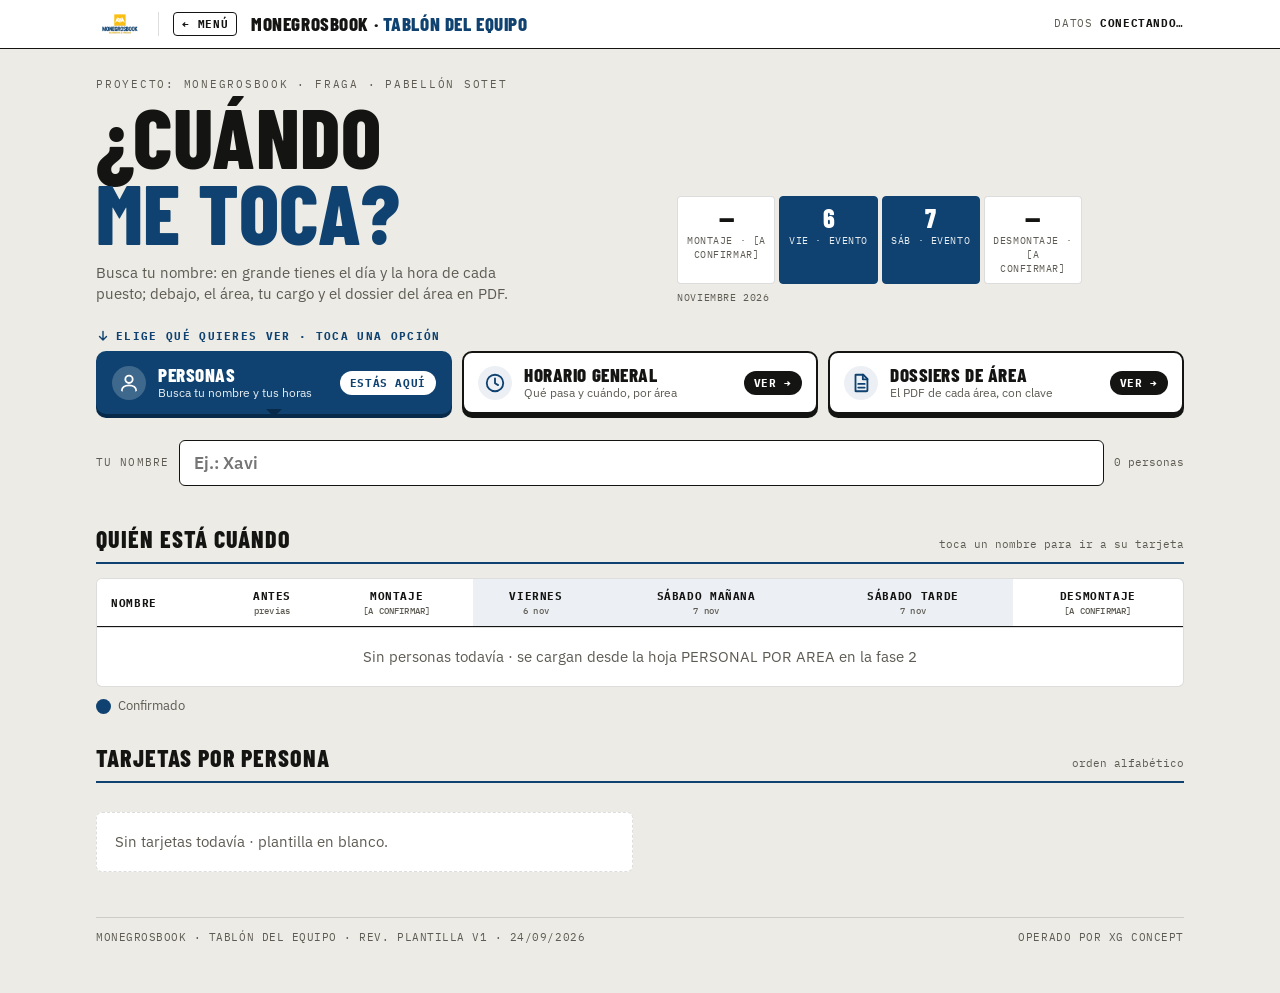
==== commit b762b25d: "Add files via upload" ====
--- a/cuando-me-toca/index.html
+++ b/cuando-me-toca/index.html
@@ -1,6 +1,7 @@
 <!doctype html><html><head><meta charset="utf-8"><meta name=viewport content="width=device-width,initial-scale=1,viewport-fit=cover"><style>:root{color-scheme:light;box-sizing:border-box;padding-top:env(safe-area-inset-top,0px);padding-bottom:env(safe-area-inset-bottom,0px)}html{scroll-padding-top:env(safe-area-inset-top,0px)}body{margin:0;padding:0;font:14px -apple-system,BlinkMacSystemFont,sans-serif;background:#faf9f5;color:#141413}img{max-width:100%}[hidden]:not([hidden=until-found i]){display:none!important}</style></head><body>
 <title>MonegrosBook · Tablón del equipo</title>
 <link rel="preconnect" href="https://fonts.googleapis.com"><link rel="preconnect" href="https://fonts.gstatic.com" crossorigin>
+<link rel="stylesheet" href="../assets/mb.css">
 <link rel="stylesheet" href="https://fonts.googleapis.com/css2?family=Barlow+Condensed:wght@600;700;800&family=IBM+Plex+Mono:wght@400;500;700&family=IBM+Plex+Sans:wght@400;600;700&display=swap">
 <style>html,body{margin:0}
 
@@ -257,7 +258,7 @@
 :root[data-theme="dark"] .tab.on .tgo{background:#141413;color:var(--acc)}
 @media print{.tabs,.tabs-k,.find,.lockbar{display:none!important} .panel[data-panel="areas"][hidden]{display:block!important} .panel[data-panel="horario"]{display:none!important}}
 </style>
-<div class="bar"><div class="in"><img src="[data-uri]" alt="MonegrosBook"><span class="sep"></span><a href="../" style="font:700 11px var(--fm);letter-spacing:.06em;text-transform:uppercase;text-decoration:none;border:1.3px solid var(--ink);border-radius:4px;padding:4px 8px;white-space:nowrap">← Menú</a><span class="nm">MonegrosBook · <em>Tablón del equipo</em></span><span class="rv"><span>Actualizado </span><b>plantilla v1</b> · 24/09/2026</span></div></div>
+<div class="bar"><div class="in"><img src="[data-uri]" alt="MonegrosBook"><span class="sep"></span><a href="../" style="font:700 11px var(--fm);letter-spacing:.06em;text-transform:uppercase;text-decoration:none;border:1.3px solid var(--ink);border-radius:4px;padding:4px 8px;white-space:nowrap">← Menú</a><span class="nm">MonegrosBook · <em>Tablón del equipo</em></span><span class="rv"><span>Datos </span><b id="live">conectando…</b></span></div></div>
 <main class="wrap">
  <div class="hero">
   <div>
@@ -324,21 +325,23 @@
 <script>
 (function(){
  var q=document.getElementById('q'),cnt=document.getElementById('cnt'),none=document.getElementById('none');
- var cards=[].slice.call(document.querySelectorAll('.card')),rows=[].slice.call(document.querySelectorAll('#mxb tr'));
- var tiles=[].slice.call(document.querySelectorAll('.atile')),grps=[].slice.call(document.querySelectorAll('.grp')),CODES={};
- cards.forEach(function(c){var o={};[].forEach.call(c.querySelectorAll('[data-code]'),function(b){o[b.dataset.code]=1;});CODES[c.id]=Object.keys(o);});
+ var cards,rows,tiles=[].slice.call(document.querySelectorAll('.atile')),grps=[].slice.call(document.querySelectorAll('.grp')),CODES;
+ function collect(){cards=[].slice.call(document.querySelectorAll('.card'));rows=[].slice.call(document.querySelectorAll('#mxb tr[data-n]'));CODES={};
+ cards.forEach(function(c){var o={};[].forEach.call(c.querySelectorAll('[data-code]'),function(b){o[b.dataset.code]=1;});CODES[c.id]=Object.keys(o);});}
+ collect();
  tiles.forEach(function(t){var ac=t.querySelector('.ac'),ap=t.querySelector('.ap');t.dataset.code=ac?ac.textContent.trim():'';t.dataset.p=ap?ap.textContent:'';});
  var asub=document.querySelector('#areas .sh small'),asub0=asub?asub.textContent:'';
  function norm(s){return (s||'').toLowerCase().normalize('NFD').replace(/[\u0300-\u036f]/g,'');}
  function run(){var v=norm(q.value.trim()),n=0;
   cards.forEach(function(c){var hit=!v||norm(c.dataset.n).indexOf(v)>-1;c.hidden=!hit;if(hit)n++;});
   rows.forEach(function(r){r.hidden=!(!v||norm(r.dataset.n).indexOf(v)>-1);});
-  none.hidden=n>0;cnt.textContent=v?(n+(n===1?' persona':' personas')):("0 personas");
+  none.hidden=!v||n>0;cnt.textContent=v?(n+(n===1?' persona':' personas')):(cards.length+(cards.length===1?' persona':' personas'));
   var codes={};cards.forEach(function(c){if(!c.hidden)(CODES[c.id]||[]).forEach(function(k){codes[k]=1;});});
   tiles.forEach(function(t){var hit=!v||codes[t.dataset.code]||norm(t.dataset.p).indexOf(v)>-1;t.hidden=!hit;});
   grps.forEach(function(g){g.hidden=!g.querySelector('.atile:not([hidden])');});
   if(asub)asub.textContent=v?(n?'solo las áreas donde está quien buscas':'ningún área coincide'):asub0;
   try{localStorage.setItem('monegrosbook-q',q.value);}catch(e){}}
+ window.MBsearch=function(){collect();run();};
  q.addEventListener('input',run);
  try{var s=localStorage.getItem('monegrosbook-q');if(s){q.value=s;run();}}catch(e){}
 })();
@@ -470,4 +473,48 @@
 
 </script>
 
+<script src="../assets/mb.js"></script>
+<script>
+(function(){
+ var DAY={pre:['PREV','previos'],vie:['VIE','6 nov'],sab:['SÁB','7 nov'],dom:['DOM','8 nov'],all:['TODO','el evento']};
+ var COLS=[['pre','Previos','antes'],['vie','Viernes','6 nov'],['sab','Sábado','7 nov'],['dom','Domingo','8 nov']];
+ var ORD={pre:0,vie:1,sab:2,dom:3,all:4}, esc=MB.esc;
+ function lockHtml(c){var b=document.querySelector('.atile .pdf[data-code="'+c+'"]');return b?b.innerHTML:'<span class="lbl">Dossier PDF</span>';}
+ function build(d){
+  var A={};(d.areas||[]).forEach(function(a){A[a.c]=a;});
+  var P={};
+  function person(n){var k=MB.slug(n);return P[k]=P[k]||{id:k,nombre:n,items:[],conf:true};}
+  (d.areas||[]).forEach(function(a){String(a.r||'').split(/\s*\/\s*/).forEach(function(n){if(n&&n.length>2){var x=person(n);x.items.push({area:a.c,dia:'all',resp:true});}});});
+  (d.people||[]).forEach(function(v){var x=person(v.nombre);if(!v.confirmado)x.conf=false;v.items.forEach(function(i){x.items.push({area:i.area,dia:i.dia,conf:v.confirmado});});});
+  var L=Object.keys(P).map(function(k){return P[k];}).sort(function(a,b){return a.nombre.localeCompare(b.nombre,'es');});
+  document.querySelector('table.mx thead tr').innerHTML='<th scope="col">Nombre</th>'+COLS.map(function(c){return '<th scope="col" class="'+(c[0]==='vie'||c[0]==='sab'?'sab':'')+'">'+c[1]+'<small>'+c[2]+'</small></th>';}).join('');
+  var mxb=document.getElementById('mxb');
+  mxb.innerHTML=L.length?L.map(function(p){
+   return '<tr data-n="'+esc(p.nombre)+'"><th scope="row"><a href="#'+p.id+'">'+esc(p.nombre)+'</a></th>'+COLS.map(function(c){
+    var it=p.items.filter(function(i){return i.dia===c[0]||i.dia==='all';});
+    if(!it.length) return '<td class="'+(c[0]==='vie'||c[0]==='sab'?'sab':'')+'"></td>';
+    var ok=it.some(function(i){return i.resp||i.conf;});
+    return '<td class="'+(c[0]==='vie'||c[0]==='sab'?'sab':'')+'" title="'+esc(it.map(function(i){return i.area;}).join(', '))+'"><i class="d '+(ok?'ok':'pd')+'"></i></td>';}).join('')+'</tr>';}).join('')
+   :'<tr><td colspan="5" style="text-align:center;color:var(--sub);padding:18px">Todavía no hay nadie asignado.</td></tr>';
+  document.querySelector('.legend').innerHTML='<span><i class="d ok"></i>Confirmado</span><span><i class="d pd"></i>Asignado, por confirmar</span>';
+  document.getElementById('cards').innerHTML=L.length?L.map(function(p){
+   var its=p.items.slice().sort(function(a,b){return ORD[a.dia]-ORD[b.dia]||a.area.localeCompare(b.area);});
+   var allOk=its.every(function(i){return i.resp||i.conf;});
+   return '<article class="card" id="'+p.id+'" data-n="'+esc(p.nombre)+'"><header><h3>'+esc(p.nombre)+'</h3><span class="st '+(allOk?'ok':'pend')+'">'+(allOk?'Confirmado':'Por confirmar')+'</span></header><ol>'+
+    its.map(function(i){var a=A[i.area]||{n:i.area,g:''},dd=DAY[i.dia]||['—',''],pend=!(i.resp||i.conf);
+     return '<li class="shift'+(pend?' pend':'')+'"><div class="dy"><b>'+dd[0]+'</b><span>'+dd[1]+'</span></div><div class="tm"><div class="time word tbc">'+(i.dia==='all'?'Todo el evento':'Hora por confirmar')+'</div></div>'+
+      '<div class="wh"><span class="ar">'+esc(i.area)+' · '+esc(a.n)+'</span><span class="cg">'+(i.resp?'Responsable del área':'Voluntario')+'</span>'+(a.g?'<div class="lk"><button type="button" class="pdf" data-code="'+esc(i.area)+'" data-g="'+esc(a.g)+'">'+lockHtml(i.area)+'</button></div>':'')+'</div></li>';}).join('')+'</ol></article>';}).join('')
+   :'<p class="empty" style="display:block">Todavía no hay nadie asignado.</p>';
+  if(window.MBsearch) window.MBsearch();
+  var lv=document.getElementById('live'); if(lv) lv.textContent='en vivo · '+MB.hm(d.ts);
+ }
+ var busy=false;
+ async function load(){ if(busy) return; busy=true;
+  try{ build(await MB.call('tablon')); }
+  catch(e){ if(e.code==='clave'){MB.logout();return;} var lv=document.getElementById('live'); if(lv) lv.textContent='sin conexión'; }
+  finally{busy=false;} }
+ MB.gate({need:'any',title:'¿Cuándo me toca?',label:'Clave de voluntarios'}).then(function(){ load(); MB.poll(load,60000); });
+})();
+</script>
+
 </body></html>
--- a/assets/mb.css
+++ b/assets/mb.css
@@ -0,0 +1,17 @@
+/* MonegrosBook · web del equipo · estilos comunes (acceso, logo, aviso) */
+.mb-logo{display:inline-block;vertical-align:middle;width:116px;height:64px;background:#fff url("[data-uri]") center/contain no-repeat;border-radius:8px}
+.mb-gate{position:fixed;inset:0;z-index:50;display:grid;place-items:center;padding:16px;background:#0F4270}
+.mb-gate-box{width:min(400px,100%);background:#fff;color:#141413;border-radius:10px;border-top:6px solid #FABD12;padding:22px 20px 18px;box-shadow:0 18px 50px rgba(0,0,0,.35);font-family:"IBM Plex Sans",system-ui,Arial,sans-serif}
+.mb-gate-box .mb-logo{margin-bottom:10px;width:96px;height:52px}
+.mb-gate-k{font:700 11px "IBM Plex Mono",ui-monospace,monospace;letter-spacing:.12em;text-transform:uppercase;color:#5d5b53;margin:0}
+.mb-gate-box h2{font:800 28px/1 "Barlow Condensed","Arial Narrow",Arial,sans-serif;text-transform:uppercase;margin:4px 0 14px;color:#0F4270}
+.mb-gate-box label{display:block;font:600 13px system-ui,Arial,sans-serif;margin-bottom:6px}
+.mb-gate-box input{width:100%;box-sizing:border-box;font:600 18px "IBM Plex Mono",ui-monospace,monospace;letter-spacing:.06em;padding:11px 12px;border:1.5px solid #141413;border-radius:6px;text-transform:uppercase;background:#fff;color:#141413}
+.mb-gate-box input:focus{outline:3px solid rgba(15,66,112,.15);border-color:#0F4270}
+.mb-gate-err{color:#d7263d;font-size:13px;min-height:18px;margin:8px 0 0}
+.mb-gate-row{display:flex;justify-content:space-between;align-items:center;margin-top:12px}
+.mb-gate-row a{font:700 12px "IBM Plex Mono",monospace;color:#5d5b53;text-decoration:none;text-transform:uppercase}
+.mb-gate-row button{font:700 13px "IBM Plex Mono",monospace;letter-spacing:.06em;text-transform:uppercase;padding:10px 18px;border-radius:6px;border:0;background:#0F4270;color:#fff;cursor:pointer}
+.mb-gate-hint{font-size:12px;color:#5d5b53;margin:12px 0 0}
+.mb-toast{position:fixed;left:50%;transform:translateX(-50%);bottom:calc(18px + env(safe-area-inset-bottom,0px));background:#141413;color:#fff;padding:9px 14px;border-radius:6px;font:600 13px system-ui,Arial,sans-serif;z-index:60;max-width:calc(100% - 32px)}
+.mb-toast[hidden]{display:none}
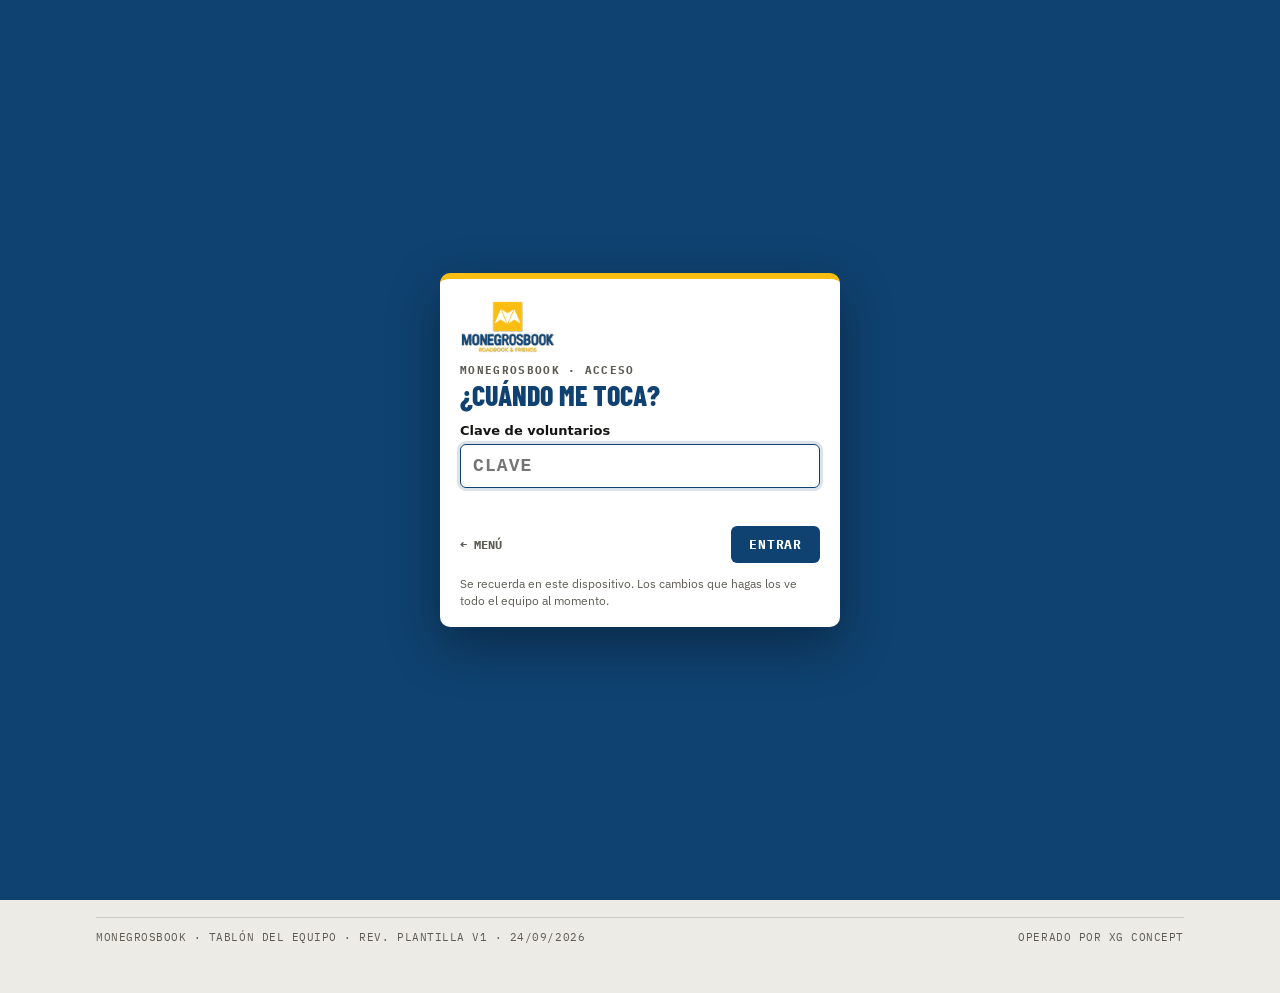
==== commit cbb26c9d: "Add files via upload" ====
--- a/cuando-me-toca/index.html
+++ b/cuando-me-toca/index.html
@@ -346,7 +346,7 @@
  try{var s=localStorage.getItem('monegrosbook-q');if(s){q.value=s;run();}}catch(e){}
 })();
 (function(){
- var V={"direccion": {"name": "Dirección y logística", "s": "HmHsQ/wJyhFThGi2PSB1+Q==", "i": "G4qPJQVB7b7iCbpP", "c": "Py56mn6Op3Ic9TGThRL3sBGz"}, "pilotos": {"name": "Pilotos: llegada y salida", "s": "mJN8Ur0Kl/a29qYrHdZGJg==", "i": "0BW/2F1aiQyB4V10", "c": "VGbvzP4DnAhcIILvvfUlJ+Cg"}, "ruta": {"name": "Ruta y controles de paso", "s": "vgrbN3GeHzJ/pf9RXLjAAg==", "i": "7nD031mPis5hYwDM", "c": "P25UM299LECAnd33Ss3G147v"}, "ambiente": {"name": "Llegada, ambiente y público", "s": "MQuadHo3vzajhCXob+IGog==", "i": "biFHQxTi14R+aOAj", "c": "pllom/hzOlELQZarwu2IeibS"}, "servicios": {"name": "Servicios y cierre", "s": "gkF7whTTvzzEOaC/+LnUaw==", "i": "+L7TKnesL1LcCPtC", "c": "7kYCwFzecL9hZbFJyiY7iCQ4"}}, M={"s": "LGu7J+lQDgM909skrr+v8w==", "i": "Kss10oYg8TV5PMY2", "c": "r79N+mQK4Zf/ZE29mzPiuKIB"}, NAMES={"A01": "Inscripciones / Check-in", "A02": "Verificaciones Técnicas (Paddock)", "A03": "Mini Track", "A04": "Zona de Salida (Arco de Meta)", "A05": "Llegada y Podium Finisher", "A06": "Zona Expo / Comercial", "A07": "Avituallamiento / CP Monegros Festival", "A08": "CP Mequinenza (Avituallamiento Plaza)", "A09": "Desmontaje y Limpieza Final", "A10": "Control de Paso (CP) OnRoad Rápido", "A11": "CP OnRoad Rápido · CP OnRoad 2", "A12": "Parking Motos (Paddock)", "A13": "Briefing / Presentación Oficial", "A14": "Media, Redes Sociales y Contenido \"Inside\"", "A15": "Cena Final y Tardeo (Foodtrucks)", "A16": "Post-Evento y Cierre de Edición", "A17": "Centro de Mando (HQ/PCO) y Logística Interna", "A18": "Vigilancia y Seguridad", "A19": "Ruta Off-Road", "A20": "Equipo Médico", "A21": "Ruta On-Road"}, open={};
+ var V={"direccion": {"name": "Dirección y logística", "s": "j7WYMgt0RdS9cuXb8Cvl1g==", "i": "ClCNnGi8p5KH+6C/", "c": "[base64]/DYzv/GppDMKeSR7M2/Fn8mo5hech1ZT9NUGEvc6n/7PkbR27uhVWuAcvW5W5mUS7IS6rFJojLR4H5jjkH+4xt10dzBkEbX/PJscTl/hw48ssC2DDQ4XEBxmiM1EbfYyV35YFhgBSVkJ8NmQ=="}, "pilotos": {"name": "Pilotos: llegada y salida", "s": "G3WqkPIBeantZMcA5YnM5Q==", "i": "prXxqidehMR2GU5X", "c": "2L7PIv+DIRf7fC7xhxx4ER7fBirWvQRFjdOk4QKkbTyGVORXREvorDggS2RUn/BdEpv3LOt33oo/5OV5c/WcXgrJJvJPAoQUsQHEDt75ivOqPMjOWivUa+QR30rV+meeZldX+dhCAsST35Jwm78ZbEbyy54tYLUw53V9Ob37QL9S54esUREXCcewy/iQGRnTvc/0lU1EOiU1EY0975iH86vgWRHKZTPewfqEpDoG82IFd8oFZn281ekDxusccP+7U7amksBoZipKKRwM1aNdoZ120b3QjIrD1VqRPTExMg2YHX/uFK1LayEK/zUh93LddAs0RC8XQ1KY0pe1iebLhHsmY6cCjaMWdqVFUumQzcgtgao2KBY33W8Bcq+mhR+u+Pk9AKYOuZ45JsW3K+7rQlarGhdHrBNwHQ0x8jDMS88+jFve4IzR7eOR176vC06rasesEg=="}, "ruta": {"name": "Ruta y controles de paso", "s": "cERg6+wWBCDi5mvE0EABJA==", "i": "2/4L/JhsDTE0ZDPy", "c": "IV2McqTJNnV/ffW7MIXCHfL+ZDrBEfjy02vhhjGafCPuIvmORUDT9eAbFmC5aUJPJgoYLEn7FWiH8p3sliP1TDiZY57z6PM2VgQqi8/a+CvOfKpj79fGkQXCisl8baMcUaexBCeqrvXi78R4TDkISCE0lsKyBEfA00KkalP5ktt7Qfh8sDRLh9ozI0RlPA55AQLI3Xxwp1mc0DRKk28rislCnr4iklM3/ZQ62MFb3LEDLw9MWtoCbgMHdVHBpxsQtXedR1kEzHteZSR0gV/tcuJtkxY5n8CFjFgxyhAdxa8Peelnu7aL6q+TKyNi6jo6tWoUvJmEguUgw2qsVx625Mei2pzwO4lggNO5gFTxcpxSQHLcLwOYFTtebViXt4qXlBon5991FuOR2jUwzWsGMjhKYh2umFDTzBcF1wL2nr6D+itB3Aa/J82kOPb8vvESobCO4AvasEdx2lVu2Bm8pcbueWJgde8IrrY8lOzSql92X/dspYY2KyZsK+WHkBQHBckJhvrJ9FIed8I3DceGkDbf9OgQy14aPWyjLPTH7TJWTj88DUCNeqDwSx/X9zKOFWLWdiUTxtVq8Xb/1+DoZSbAdiGZkGTIntiB9ALXF1fAvaCOIaSTuecRisXu3breBzUYJIFPWdCnL0CXj/nNzU1L1WeeMw=="}, "ambiente": {"name": "Llegada, ambiente y público", "s": "P4mx2Sn1tQdzllbT0BT+vg==", "i": "7Fc3LZ5PCVItaCXt", "c": "GQNJrjJ24z4uO7N59ZEXBL+iuiGSh/mptOlzORrX5RGW+rjDIZCtJgOkl0Y7A+D/fxw65DU7vHTH3nCbDXgSWcVd903n2mFex3MlWedxNMdiznrOT/yiDQKxpuowRonnKgnXu4Ta/FlS1HyG1qKZTqC6vts8LuQf+Lh6eP/KwjypSXs6ko6jfBVbyj8W4wn2HGcjxzQiXH3V2vUV/w+frl1TCBXLq0uJgT/YCsathLENcWQaDemLeE2IzPxJsJl7yK2IWdDgzGTGoJPMc2pq6o+zS7i5Osu+xK8h+ZWqtgVkj/a6QU68Der7lYhR+uwBF641qDWYgU9d7ARqn7xxbqmNKglNn6ukTygpIeBy2QuTcsG37o8xv2cqNrSMBKJdy4Kpe5X+CFYfOunObDD2BOHwGXV7X+Aosresk5ITNw4J1whMeN+dDv4fekB7hTx/CeEwCR8AIRL6Mk6QOqVXSwlu8NMTTDVXY7aUUKN5zPjkK1DIQnBEk3V2iWb498Ch4mPIQp6RNj5puaOzhoH359v7Ajl7ojMT01fB5xgLeuWcgJ+eug=="}, "servicios": {"name": "Servicios y cierre", "s": "z02YtthKoTXp+CYJOAiSXw==", "i": "1djNe6wEbMBhWbKD", "c": "1nQ0XILCdSdtHywg+YwDXDeyAzrkH/74jKA1QVCfqBbfC8l1kymPmSwkcB3d3cBX67MkzQ0ShX7rZHKwehZ77jk90QKnFPKziFeQbcLUbrAy6OUaBP5h2fuJpLj2S4zTfRpwNt6SBwcTvnUWqozyH2JiQ16Cx/65pzlXqbbbvw0qDZyQVdH4K6OpndPYIsaZwLtPCXBsi8Fn4ABt3OAojgqsFA6YwRNneVJNlWE8ah47+w=="}}, M={"s": "xavtSyqzxvvw4xIw6Xiy2g==", "i": "7M82rrW0tj1Z5omb", "c": "LWptviZD/[base64]/JZITupRIutF2w22W70TwNWzgyILtnaQySBcL0jdUWqachk96WB74znciRqck47XF0QPi+KM5GLR0hkg93cNwLrv6yU4jBgXiPng/0IBZ4mEHplZkkvyEDE7MPUqjAiQQEk/ACutHEQ1PYnN30mH4xy30lbI3919IesWw4TIoi3Uk6iNOFp8d708AAB+HvJ7VRbVB/2D0CLOedLyyk8J6DVR4XR79Vs93vMbO5J1IJ13uj8wQCxV3o9KhCiytPNRxNJ70Q18NlypxuU+YMasBAcPb4x8LKYqRzhwp4yUNRqeb9H9vrZD9U62yNZS/95kAXJ1Cw+exVAyOsNNp/j5etZESktaX96EESaVe+oqfBxmc53Wqc2FzHAtnRP6vp2hBYJWAFXJd0brK04v098KDRT//GKd49lxaeXACZaznuR6C1W1xlvPa7Zk19gMul1UtKxtUk00h99GCDiDHu3mXnuDAG0TuZa6tllP7tIaMf3TnWjWiOvAT3LuFmk2UN4wXPm5Sivh2wB+4owe4g3Q3PtcWeVyfeuV5J7m/f2YZQ1WSHEHZIAF13zBNZtgQjQ9+sHCVPEAKl5x1Fpf75oiGovX6tkS4YVvlpQZnae/4Pza8pIfn08//83tzr07ejDXtdTPRfgIeUe69MF7rMVlRCJkJmUdBm0eJW8h/ARCsvztuYp3R4t2eBnaT9hArpKvlhoYQ5MsVPKxCqOdPEG2Wq7uAoUrPj1cUxIc0QdunLH06p6lo/[base64]/B+SavYhN48noOMtJR9WnE7k9hqNl2d+GjDDV8jwUuEY0KGo6sY5KupBkairdlfm+lqEfOuXG9kRV+rSKcPvTMsq5+TqtCx9t66OmVq7OSCB1eBxfLjUV8o7jFC2yevew+IbY8OiYxLZTRyifnx5xLRVMEfMStoa/FXSMcvPYM9UIQtWQ4My2iaiL4tBjgY2EaCT50oEnKgsNMr0/ZEcbdq3eRMOs2EU5NBEuVHm+cIGOrSg6Av3LA9pstJfg6RFbVW6E/l4kBuP63PeL/jELHhuL0G1n+j3NFMECLcD4E3KM+u8kXqa1uPKjk38+FN+wTZ6tk6FYiNfgJ5Cx+7Otx63AL6vpsRL6pVNlGRYld1KVkako56TvOEe7C5wglznkiXTZSNnRmxNp/96jvLnAm/P9+H85DrLio/Datr3zNJkjBVFJNRXziCBOcj3y6MmmiyKms+wKqze5R8naJfhwQNpCT6e4SPdaX81PaG/Z0OWy6scvpGgIHkxhOxqJrGmT3h69JC8/P50SAQFGvx+F//duZNyNnuMT3/1HgU1avllYbgubAKwReOJORD5eU5keDRhsmdAU3d6eCwNYYprrzBlapnHxJE0Uq1kdeR5F6jb48kaljCLVS+Iv2+K79SE8VEnyM+5KWmSljAfPbBlNn07tkkQXrXvPTB/nkeUeBds3FAdiUw5qEeDBKOUIA6AgcoGwT/9aQoL1XtUlYXQlezdBqtOB6ISjO3OhSTWSC/UuU4zDfeETYDu99vz5NIJXGmFLoXUwRFoJ9fiJMSQUMdddi1QDZiT495eWehYCOIB6QLj5QL2RYGb+gAUComY9HHW2gkFqkdQmbMdYkL2Sc6ztsBiyy7zhO8guKYvrLPrFX1qr6wUAhxX5mQ9lmXjFuv1uiZtolPhaZT06umRYI/jZ2RHEF2aKuPnoS2TSl5mX9lYmgQV7OiF8DiBV8YYwRujR1kDrRWs2Xc65jD7kj5U3mDJP3H7JDlanIGPwttAh1k0AW9YN/GQE1oqufOutQmT0EmSjryp8UdOh4fASU05Xu6IqgwkBE19l4+w2KuzcFfRnms4ZuOmb4="}, NAMES={"A01": "Inscripciones / Check-in", "A02": "Verificaciones Técnicas (Paddock)", "A03": "Mini Track", "A04": "Zona de Salida (Arco de Meta)", "A05": "Llegada y Podium Finisher", "A06": "Zona Expo / Comercial", "A07": "Avituallamiento / CP Monegros Festival", "A08": "CP Mequinenza (Avituallamiento Plaza)", "A09": "Desmontaje y Limpieza Final", "A10": "Control de Paso (CP) OnRoad Rápido", "A11": "CP OnRoad Rápido · CP OnRoad 2", "A12": "Parking Motos (Paddock)", "A13": "Briefing / Presentación Oficial", "A14": "Media, Redes Sociales y Contenido \"Inside\"", "A15": "Cena Final y Tardeo (Foodtrucks)", "A16": "Post-Evento y Cierre de Edición", "A17": "Centro de Mando (HQ/PCO) y Logística Interna", "A18": "Vigilancia y Seguridad", "A19": "Ruta Off-Road", "A20": "Equipo Médico", "A21": "Ruta On-Road"}, open={};
  var dlg=document.getElementById('dlg'),f=document.getElementById('dlgf'),pw=document.getElementById('pw'),err=document.getElementById('err'),okb=document.getElementById('ok'),lst=document.getElementById('lst'),tt=document.getElementById('dlgt');
  var cur=null;
  function b64(s){return Uint8Array.from(atob(s),function(c){return c.charCodeAt(0);});}
